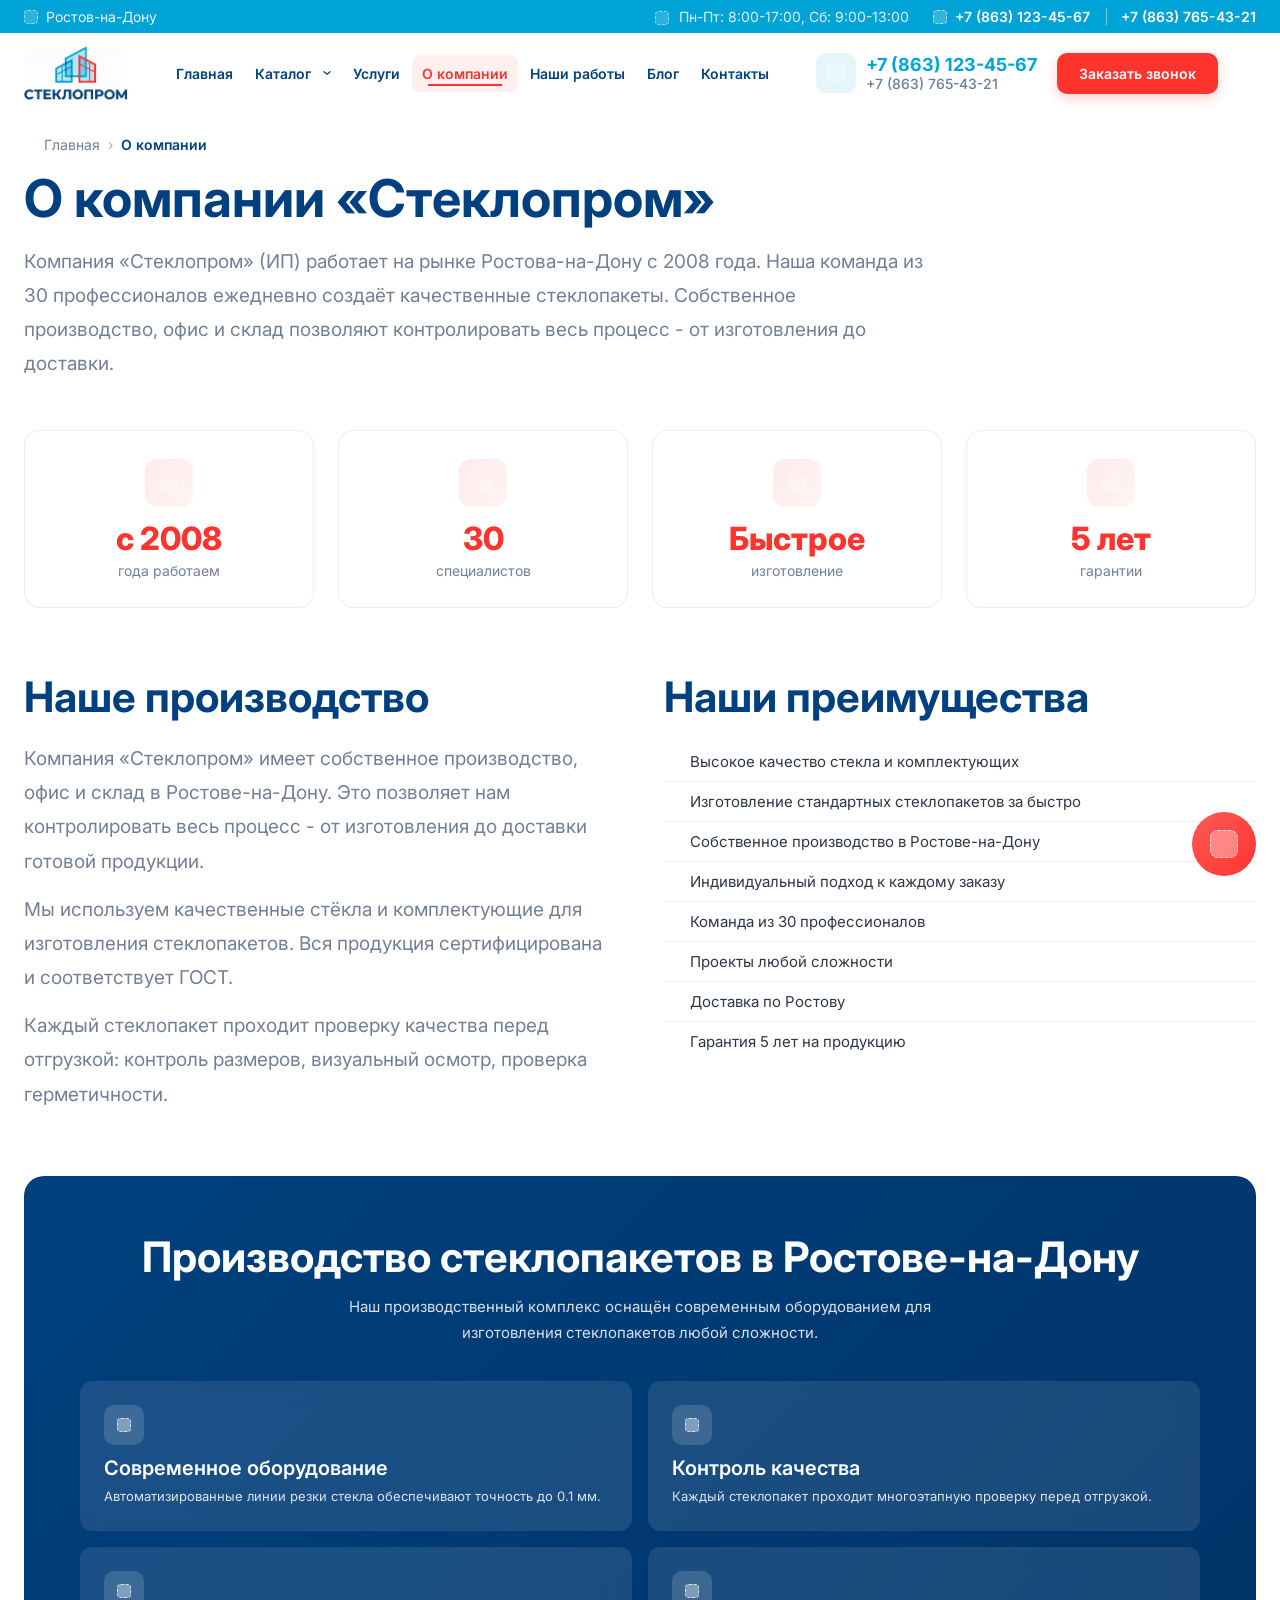
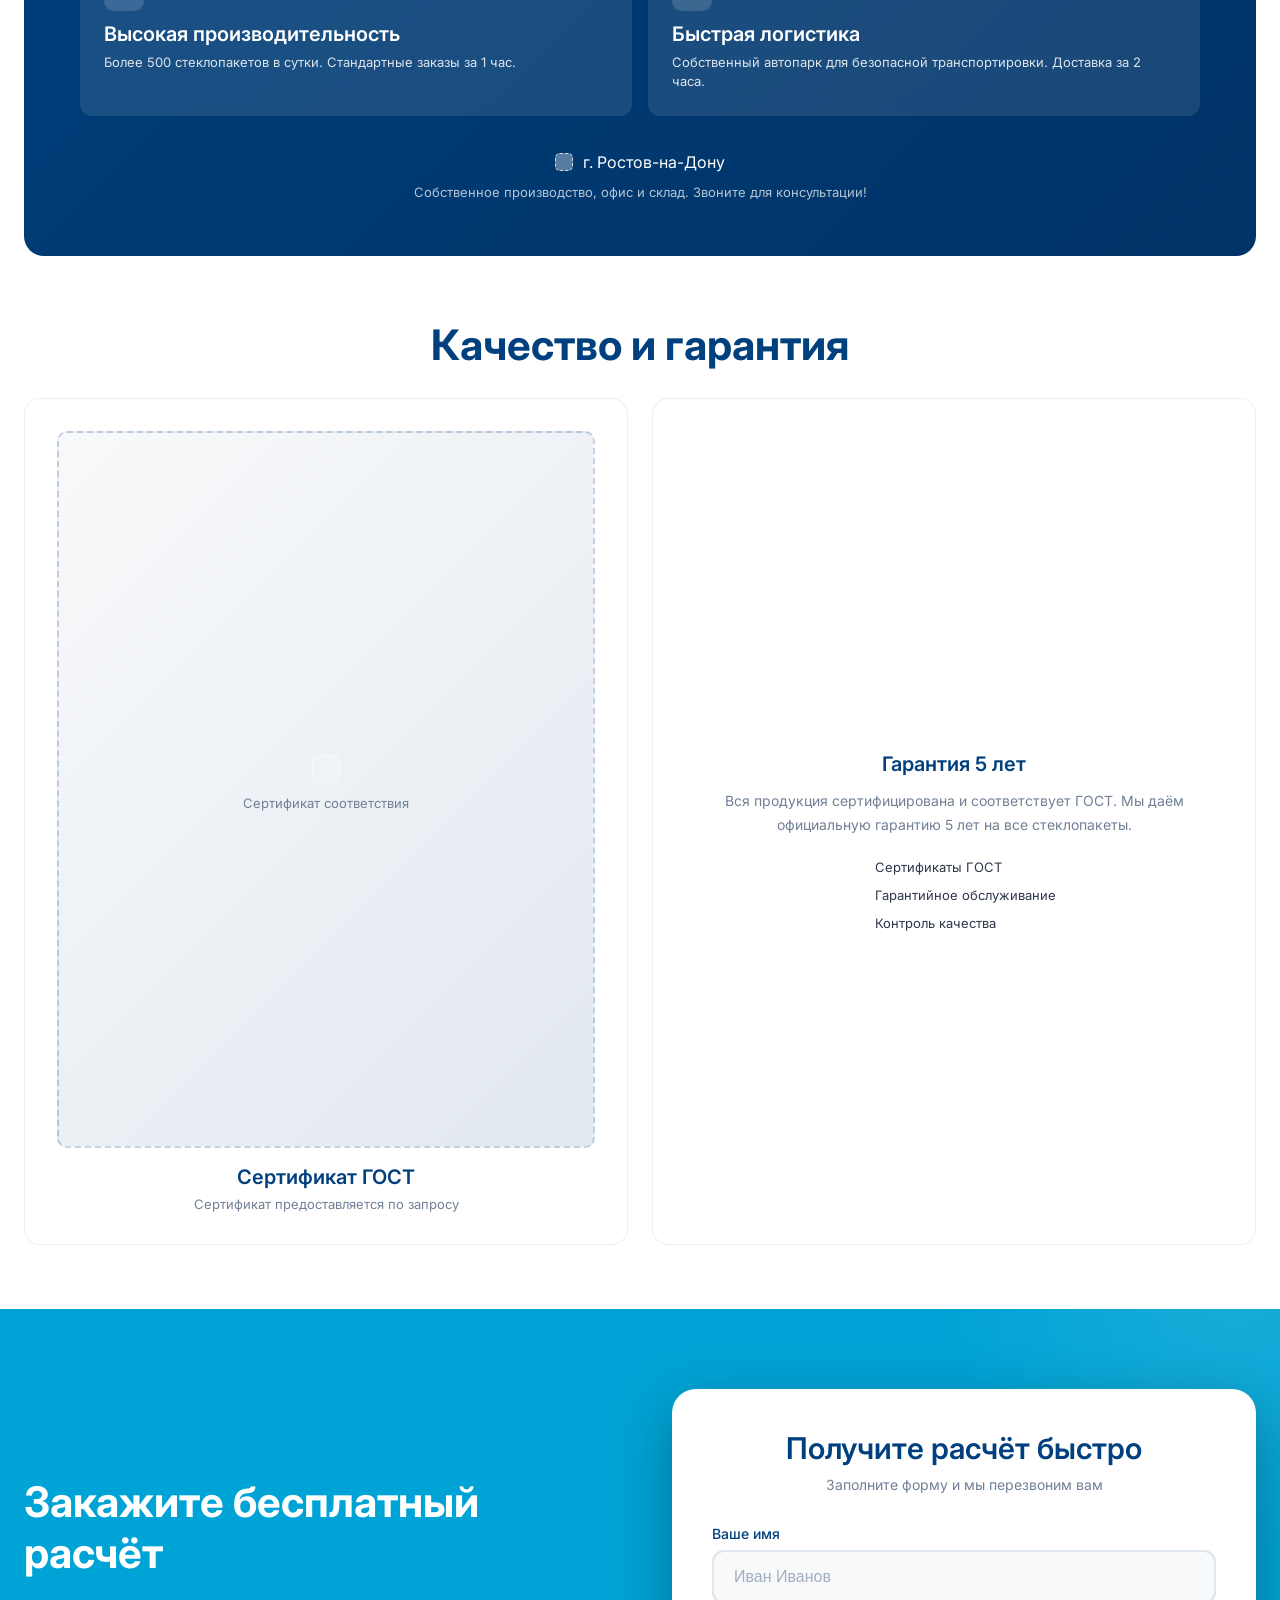
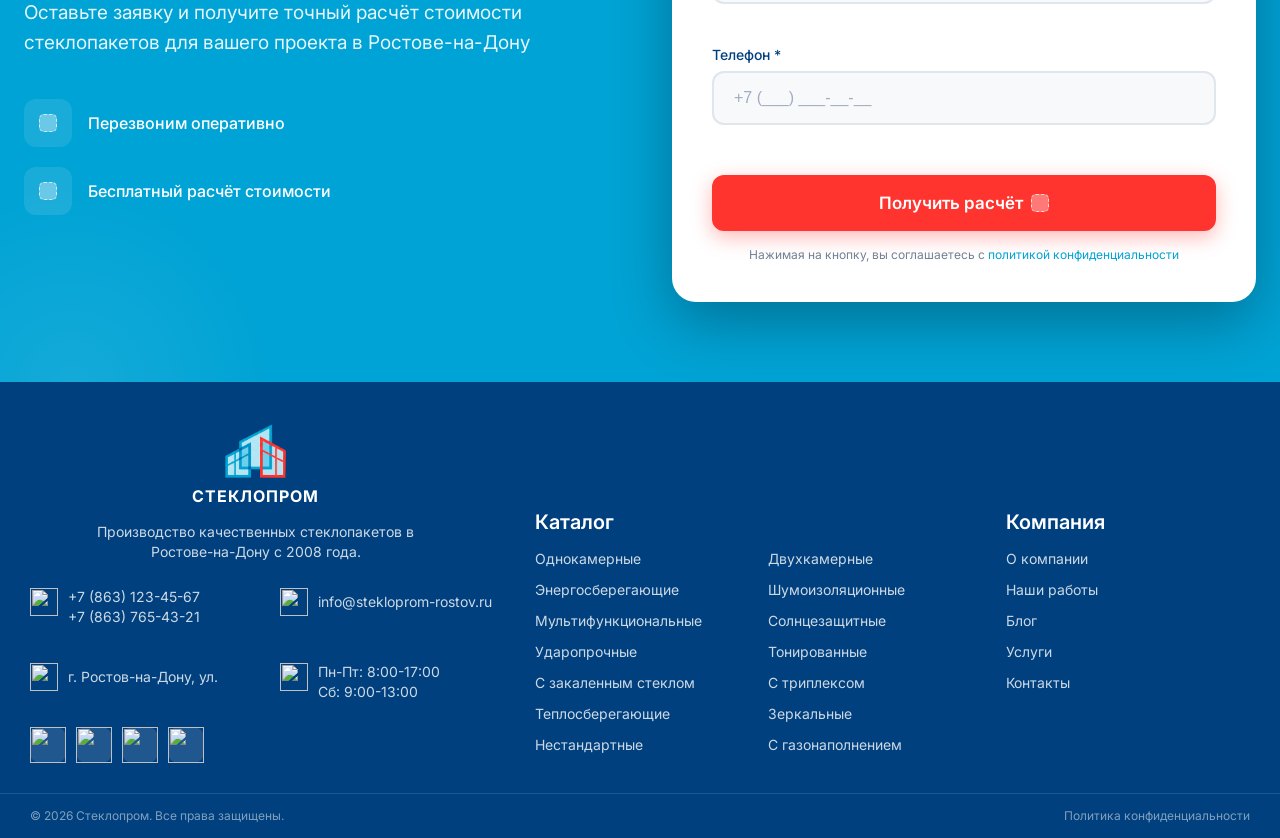
==== about.html @ 77d35589 "first_commit" ====
<!doctype html>
<html lang="ru">
  <head>
    <meta charset="UTF-8" />
    <meta name="viewport" content="width=device-width, initial-scale=1.0" />

    <!-- Основные мета-теги -->
    <title>О компании -производитель стеклопакетов с 2008 года</title>
    <meta name="description" content="Компания «Стеклопром» -производитель стеклопакетов в Ростове-на-Дону с 2008 года. 30 профессионалов, 50 000+ стеклопакетов в год. Гарантия 5 лет. ☎ +7 (863) 123-45-67" />
    <meta name="keywords" content="о компании Стеклопром Ростов, производитель стеклопакетов Ростов-на-Дону, история компании Стеклопром, производство стеклопакетов" />
    <meta name="author" content="Стеклопром" />
    <meta name="robots" content="index, follow" />

    <!-- Региональные мета-теги -->
    <meta name="geo.region" content="RU-ROS" />
    <meta name="geo.placename" content="Ростов-на-Дону" />

    <!-- Open Graph -->
    <meta property="og:title" content="О компании -Стеклопром" />
    <meta property="og:description" content="Производитель стеклопакетов в Ростове-на-Дону с 2008 года. Гарантия 5 лет." />
    <meta property="og:type" content="website" />
    <meta property="og:locale" content="ru_RU" />
    <meta property="og:site_name" content="Стеклопром" />
    <meta property="og:url" content="https://stekloprom-rostov.ru/about" />
    <meta property="og:image" content="https://stekloprom-rostov.ru/og-image.jpg" />
    <meta property="og:image:width" content="1200" />
    <meta property="og:image:height" content="630" />
    <meta property="og:image:alt" content="О компании Стеклопром" />

    <!-- Twitter Card -->
    <meta name="twitter:card" content="summary_large_image" />
    <meta name="twitter:title" content="О компании Стеклопром" />
    <meta name="twitter:description" content="Производитель стеклопакетов в Ростове-на-Дону с 2008 года." />

    <!-- Шрифт Inter от Google Fonts -->
    <link rel="preconnect" href="https://fonts.googleapis.com" />
    <link rel="preconnect" href="https://fonts.gstatic.com" crossorigin />
    <link href="https://fonts.googleapis.com/css2?family=Inter:wght@400;500;600;700;800&display=swap" rel="stylesheet" />

    <!-- Favicon -->
    <link rel="icon" type="image/png" href="/images/logo_footer.png" />

    <!-- Canonical URL -->
    <link rel="canonical" href="https://stekloprom-rostov.ru/about" />

    <link rel="stylesheet" href="css/styles.css" />
  </head>

  <body>
<div class="layout">
      <header class="header" data-header>
        <div class="header__topBar">
          <div class="header__topBarContainer">
            <div class="header__topBarAddress">
              <span class="icon-placeholder icon-placeholder--xs"></span>
              <span>Ростов-на-Дону</span>
            </div>
            <div class="header__topBarContacts">
              <div class="header__topBarWorkHours">
                <span class="icon-placeholder icon-placeholder--xs icon-placeholder--inline"></span>
                Пн-Пт: 8:00-17:00, Сб: 9:00-13:00
              </div>
              <a href="tel:+78631234567" class="header__topBarPhone">
                <span class="icon-placeholder icon-placeholder--xs"></span>
                +7 (863) 123-45-67
              </a>
              <a href="tel:+78637654321" class="header__topBarPhone header__topBarPhone--secondary">
                +7 (863) 765-43-21
              </a>
            </div>
          </div>
        </div>

        <div class="header__main">
          <div class="header__container">
            <div class="header__logo">
              <a href="index.html" class="header__logoLink">
                <img src="/images/logo.png" alt="Стеклопром" class="header__logoImage" />
              </a>
            </div>

            <nav class="header__nav" aria-label="Основная навигация">
              <ul class="header__menu">
                <li class="header__menuItem">
                  <a href="index.html" class="header__menuLink">Главная</a>
                </li>
                <li class="header__menuItem header__menuItem--hasDropdown" data-dropdown>
                  <a href="catalog.html" class="header__menuLink">
                    Каталог
                    <img src="/images/icons/header-check.svg" alt="" class="header__menuLinkIcon header__menuLinkArrow" width="8" height="4" aria-hidden="true" />
                  </a>
                  <ul class="header__dropdown">
                    <li class="header__dropdownItem"><a href="catalog/odnokamernye.html" class="header__dropdownLink">Однокамерные</a></li>
                    <li class="header__dropdownItem"><a href="catalog/dvuhkamernye.html" class="header__dropdownLink">Двухкамерные</a></li>
                    <li class="header__dropdownItem"><a href="catalog/energosberegayushchie.html" class="header__dropdownLink">Энергосберегающие</a></li>
                    <li class="header__dropdownItem"><a href="catalog/shumoizolyatsionnye.html" class="header__dropdownLink">Шумоизоляционные</a></li>
                    <li class="header__dropdownItem"><a href="catalog/multifunktsionalnye.html" class="header__dropdownLink">Мультифункциональные</a></li>
                    <li class="header__dropdownItem"><a href="catalog/solntsezashchitnye.html" class="header__dropdownLink">Солнцезащитные</a></li>
                    <li class="header__dropdownItem"><a href="catalog/udaroprochnye.html" class="header__dropdownLink">Ударопрочные</a></li>
                    <li class="header__dropdownItem"><a href="catalog/tonirovannye.html" class="header__dropdownLink">Тонированные</a></li>
                    <li class="header__dropdownItem"><a href="catalog/zakalennye.html" class="header__dropdownLink">С закаленным стеклом</a></li>
                    <li class="header__dropdownItem"><a href="catalog/tripleks.html" class="header__dropdownLink">С триплексом</a></li>
                    <li class="header__dropdownItem"><a href="catalog/dekorativnye.html" class="header__dropdownLink">С декоративной раскладкой</a></li>
                    <li class="header__dropdownItem"><a href="catalog/teplosberegayushchie.html" class="header__dropdownLink">Теплосберегающие</a></li>
                    <li class="header__dropdownItem"><a href="catalog/zerkalnye.html" class="header__dropdownLink">Зеркальные</a></li>
                    <li class="header__dropdownItem"><a href="catalog/nestandartnye.html" class="header__dropdownLink">Нестандартные</a></li>
                    <li class="header__dropdownItem"><a href="catalog/gazonapolnennye.html" class="header__dropdownLink">С газонаполнением</a></li>
                  </ul>
                </li>
                <li class="header__menuItem"><a href="services.html" class="header__menuLink">Услуги</a></li>
                <li class="header__menuItem"><a href="about.html" class="header__menuLink header__menuLink--active">О компании</a></li>
                <li class="header__menuItem"><a href="cases.html" class="header__menuLink">Наши работы</a></li>
                <li class="header__menuItem"><a href="blog.html" class="header__menuLink">Блог</a></li>
                <li class="header__menuItem"><a href="contacts.html" class="header__menuLink">Контакты</a></li>
              </ul>
            </nav>

            <div class="header__contacts">
              <a href="tel:+78631234567" class="header__phone">
                <span class="header__phoneIcon">
                  <span class="icon-placeholder icon-placeholder--sm"></span>
                </span>
                <span class="header__phoneText">
                  <span class="header__phonePrimary">+7 (863) 123-45-67</span>
                  <span class="header__phoneSecondary">+7 (863) 765-43-21</span>
                </span>
              </a>
              <button class="header__callButton" data-modal-open="callback">Заказать звонок</button>
            </div>

            <div class="header__mobileControls">
              <button class="header__mobileMenuButton" aria-label="Открыть меню" aria-expanded="false" data-mobile-menu-button>
                <span class="header__mobileMenuIcon"></span>
                <span class="header__mobileMenuIcon"></span>
                <span class="header__mobileMenuIcon"></span>
              </button>
            </div>
          </div>

          <div class="header__mobilePanel" data-mobile-panel>
            <nav aria-label="Мобильная навигация">
              <ul class="header__mobileMenu">
                <li class="header__mobileMenuItem"><a href="index.html" class="header__mobileMenuLink">Главная</a></li>
                <li class="header__mobileMenuItem">
                  <button class="header__mobileMenuLink header__mobileMenuLink--hasDropdown" data-mobile-dropdown-button>
                    Каталог
                    <span class="icon-placeholder icon-placeholder--sm"></span>
                  </button>
                  <ul class="header__mobileDropdown">
                    <li><a href="catalog.html" class="header__mobileDropdownLink">Все каталог</a></li>
                    <li><a href="catalog/odnokamernye.html" class="header__mobileDropdownLink">Однокамерные</a></li>
                    <li><a href="catalog/dvuhkamernye.html" class="header__mobileDropdownLink">Двухкамерные</a></li>
                    <li><a href="catalog/energosberegayushchie.html" class="header__mobileDropdownLink">Энергосберегающие</a></li>
                    <li><a href="catalog/shumoizolyatsionnye.html" class="header__mobileDropdownLink">Шумоизоляционные</a></li>
                    <li><a href="catalog/multifunktsionalnye.html" class="header__mobileDropdownLink">Мультифункциональные</a></li>
                    <li><a href="catalog/solntsezashchitnye.html" class="header__mobileDropdownLink">Солнцезащитные</a></li>
                    <li><a href="catalog/udaroprochnye.html" class="header__mobileDropdownLink">Ударопрочные</a></li>
                    <li><a href="catalog/tonirovannye.html" class="header__mobileDropdownLink">Тонированные</a></li>
                    <li><a href="catalog/zakalennye.html" class="header__mobileDropdownLink">С закаленным стеклом</a></li>
                    <li><a href="catalog/tripleks.html" class="header__mobileDropdownLink">С триплексом</a></li>
                    <li><a href="catalog/dekorativnye.html" class="header__mobileDropdownLink">С декоративной раскладкой</a></li>
                    <li><a href="catalog/teplosberegayushchie.html" class="header__mobileDropdownLink">Теплосберегающие</a></li>
                    <li><a href="catalog/zerkalnye.html" class="header__mobileDropdownLink">Зеркальные</a></li>
                    <li><a href="catalog/nestandartnye.html" class="header__mobileDropdownLink">Нестандартные</a></li>
                    <li><a href="catalog/gazonapolnennye.html" class="header__mobileDropdownLink">С газонаполнением</a></li>
                  </ul>
                </li>
                <li class="header__mobileMenuItem"><a href="services.html" class="header__mobileMenuLink">Услуги</a></li>
                <li class="header__mobileMenuItem"><a href="about.html" class="header__mobileMenuLink header__mobileMenuLink--active">О компании</a></li>
                <li class="header__mobileMenuItem"><a href="cases.html" class="header__mobileMenuLink">Наши работы</a></li>
                <li class="header__mobileMenuItem"><a href="blog.html" class="header__mobileMenuLink">Блог</a></li>
                <li class="header__mobileMenuItem"><a href="contacts.html" class="header__mobileMenuLink">Контакты</a></li>
              </ul>
            </nav>

            <div class="header__mobileContacts">
              <a href="tel:+78631234567" class="header__mobilePhone">
                <span class="icon-placeholder icon-placeholder--sm"></span>
                +7 (863) 123-45-67
              </a>
              <a href="tel:+78637654321" class="header__mobilePhone header__mobilePhone--secondary">
                +7 (863) 765-43-21
              </a>
              <button class="header__mobileCallButton" data-modal-open="callback">Заказать звонок</button>
            </div>
          </div>
        </div>
      </header>

      <main class="layout__main layout__main--withPadding">
        <div class="about__container">
          <nav class="breadcrumbs" aria-label="Хлебные крошки">
            <ol class="breadcrumbs__list">
              <li class="breadcrumbs__item">
                <a href="index.html" class="breadcrumbs__link">
                  <span class="icon-placeholder icon-placeholder--xs"></span>
                  <span>Главная</span>
                </a>
              </li>
              <li class="breadcrumbs__item">
                <span class="breadcrumbs__separator">›</span>
              </li>
              <li class="breadcrumbs__item breadcrumbs__item--current">О компании</li>
            </ol>
          </nav>

          <header class="about__header">
            <h1 class="about__title ds-heading ds-heading--l1 ds-heading--page">О компании «Стеклопром»</h1>
            <p class="about__subtitle">
              Компания «Стеклопром» (ИП) работает на рынке Ростова-на-Дону с 2008 года.
              Наша команда из 30 профессионалов ежедневно создаёт качественные стеклопакеты.
              Собственное производство, офис и склад позволяют контролировать весь процесс -
              от изготовления до доставки.
            </p>
          </header>

          <section class="about__stats">
            <div class="about__stat">
              <div class="about__statIcon"><span class="icon-placeholder icon-placeholder--sm"></span></div>
              <div class="about__statValue">с 2008</div>
              <div class="about__statLabel">года работаем</div>
            </div>
            <div class="about__stat">
              <div class="about__statIcon"><span class="icon-placeholder icon-placeholder--sm"></span></div>
              <div class="about__statValue">30</div>
              <div class="about__statLabel">специалистов</div>
            </div>
            <div class="about__stat">
              <div class="about__statIcon"><span class="icon-placeholder icon-placeholder--sm"></span></div>
              <div class="about__statValue">Быстрое</div>
              <div class="about__statLabel">изготовление</div>
            </div>
            <div class="about__stat">
              <div class="about__statIcon"><span class="icon-placeholder icon-placeholder--sm"></span></div>
              <div class="about__statValue">5 лет</div>
              <div class="about__statLabel">гарантии</div>
            </div>
          </section>

          <section class="about__twoColumn">
            <div>
              <h2 class="about__sectionTitle ds-heading ds-heading--l2 ds-heading--section">Наше производство</h2>
              <div class="about__text">
                <p>
                  Компания «Стеклопром» имеет собственное производство, офис и склад
                  в Ростове-на-Дону. Это позволяет нам контролировать весь процесс -
                  от изготовления до доставки готовой продукции.
                </p>
                <p>
                  Мы используем качественные стёкла и комплектующие для изготовления
                  стеклопакетов. Вся продукция сертифицирована и соответствует ГОСТ.
                </p>
                <p>
                  Каждый стеклопакет проходит проверку качества перед отгрузкой:
                  контроль размеров, визуальный осмотр, проверка герметичности.
                </p>
              </div>
            </div>
            <div>
              <h2 class="about__sectionTitle ds-heading ds-heading--l2 ds-heading--section">Наши преимущества</h2>
              <ul class="about__advantages">
                <li class="about__advantage"><span class="icon-placeholder icon-placeholder--xs"></span>Высокое качество стекла и комплектующих</li>
                <li class="about__advantage"><span class="icon-placeholder icon-placeholder--xs"></span>Изготовление стандартных стеклопакетов за быстро</li>
                <li class="about__advantage"><span class="icon-placeholder icon-placeholder--xs"></span>Собственное производство в Ростове-на-Дону</li>
                <li class="about__advantage"><span class="icon-placeholder icon-placeholder--xs"></span>Индивидуальный подход к каждому заказу</li>
                <li class="about__advantage"><span class="icon-placeholder icon-placeholder--xs"></span>Команда из 30 профессионалов</li>
                <li class="about__advantage"><span class="icon-placeholder icon-placeholder--xs"></span>Проекты любой сложности</li>
                <li class="about__advantage"><span class="icon-placeholder icon-placeholder--xs"></span>Доставка по Ростову</li>
                <li class="about__advantage"><span class="icon-placeholder icon-placeholder--xs"></span>Гарантия 5 лет на продукцию</li>
              </ul>
            </div>
          </section>

          <section class="about__production" id="production">
            <h2 class="about__productionTitle ds-heading ds-heading--l2 ds-heading--section">Производство стеклопакетов в Ростове-на-Дону</h2>
            <p class="about__productionSubtitle">
              Наш производственный комплекс оснащён современным оборудованием для изготовления
              стеклопакетов любой сложности.
            </p>

            <div class="about__productionGrid">
              <div class="about__productionCard">
                <div class="about__productionCardIcon"><span class="icon-placeholder icon-placeholder--xs icon-placeholder--white"></span></div>
                <div class="about__productionCardContent">
                  <h3 class="about__productionCardTitle ds-heading ds-heading--l3 ds-heading--card">Современное оборудование</h3>
                  <p class="about__productionCardDesc">Автоматизированные линии резки стекла обеспечивают точность до 0.1 мм.</p>
                </div>
              </div>
              <div class="about__productionCard">
                <div class="about__productionCardIcon"><span class="icon-placeholder icon-placeholder--xs icon-placeholder--white"></span></div>
                <div class="about__productionCardContent">
                  <h3 class="about__productionCardTitle ds-heading ds-heading--l3 ds-heading--card">Контроль качества</h3>
                  <p class="about__productionCardDesc">Каждый стеклопакет проходит многоэтапную проверку перед отгрузкой.</p>
                </div>
              </div>
              <div class="about__productionCard">
                <div class="about__productionCardIcon"><span class="icon-placeholder icon-placeholder--xs icon-placeholder--white"></span></div>
                <div class="about__productionCardContent">
                  <h3 class="about__productionCardTitle ds-heading ds-heading--l3 ds-heading--card">Высокая производительность</h3>
                  <p class="about__productionCardDesc">Более 500 стеклопакетов в сутки. Стандартные заказы за 1 час.</p>
                </div>
              </div>
              <div class="about__productionCard">
                <div class="about__productionCardIcon"><span class="icon-placeholder icon-placeholder--xs icon-placeholder--white"></span></div>
                <div class="about__productionCardContent">
                  <h3 class="about__productionCardTitle ds-heading ds-heading--l3 ds-heading--card">Быстрая логистика</h3>
                  <p class="about__productionCardDesc">Собственный автопарк для безопасной транспортировки. Доставка за 2 часа.</p>
                </div>
              </div>
            </div>

            <div class="about__productionLocation">
              <span class="icon-placeholder icon-placeholder--sm icon-placeholder--white"></span>
              г. Ростов-на-Дону
            </div>
            <p class="about__productionNote">Собственное производство, офис и склад. Звоните для консультации!</p>
          </section>

          <section class="about__certificates" id="certificates">
            <h2 class="about__certificatesTitle ds-heading ds-heading--l2 ds-heading--section">Качество и гарантия</h2>
            <div class="about__certificatesGrid">
              <div class="about__certificate">
                <div class="about__certificatePlaceholder">
                  <span class="icon-placeholder icon-placeholder--lg"></span>
                  <p class="about__certificatePlaceholderText">Сертификат соответствия</p>
                </div>
                <h3 class="about__certificateTitle ds-heading ds-heading--l3 ds-heading--card">Сертификат ГОСТ</h3>
                <p class="about__certificateDesc">Сертификат предоставляется по запросу</p>
              </div>

              <div class="about__guarantee">
                <span class="icon-placeholder icon-placeholder--lg about__guaranteeIcon"></span>
                <h3 class="about__guaranteeTitle ds-heading ds-heading--l3 ds-heading--card">Гарантия 5 лет</h3>
                <p class="about__guaranteeText">
                  Вся продукция сертифицирована и соответствует ГОСТ.
                  Мы даём официальную гарантию 5 лет на все стеклопакеты.
                </p>
                <ul class="about__guaranteeList">
                  <li class="about__guaranteeItem"><span class="icon-placeholder icon-placeholder--xs"></span>Сертификаты ГОСТ</li>
                  <li class="about__guaranteeItem"><span class="icon-placeholder icon-placeholder--xs"></span>Гарантийное обслуживание</li>
                  <li class="about__guaranteeItem"><span class="icon-placeholder icon-placeholder--xs"></span>Контроль качества</li>
                </ul>
              </div>
            </div>
          </section>
        </div>

        <section class="contactform">
          <div class="contactform__container">
            <div class="contactform__wrapper">
              <div class="contactform__content">
                <h2 class="contactform__title ds-heading ds-heading--l2 ds-heading--section">Закажите бесплатный расчёт</h2>
                <p class="contactform__subtitle">
                  Оставьте заявку и получите точный расчёт стоимости стеклопакетов
                  для вашего проекта в Ростове-на-Дону
                </p>
                <ul class="contactform__benefits">
                  <li class="contactform__benefit">
                    <div class="contactform__benefitIcon"><span class="icon-placeholder icon-placeholder--sm icon-placeholder--white"></span></div>
                    <span class="contactform__benefitText">Перезвоним оперативно</span>
                  </li>
                  <li class="contactform__benefit">
                    <div class="contactform__benefitIcon"><span class="icon-placeholder icon-placeholder--sm icon-placeholder--white"></span></div>
                    <span class="contactform__benefitText">Бесплатный расчёт стоимости</span>
                  </li>
                </ul>
              </div>

              <div class="contactform__form" data-contact-form>
                <div class="contactform__formSuccess" data-contact-success>
                  <div class="contactform__formSuccessIcon">
                    <span class="icon-placeholder icon-placeholder--md icon-placeholder--white"></span>
                  </div>
                  <h3 class="contactform__formTitle contactform__formTitle--success ds-heading ds-heading--l3 ds-heading--card">Заявка отправлена!</h3>
                  <p class="contactform__formSubtitle">Мы свяжемся с вами в ближайшее время</p>
                </div>

                <form class="contactform__formFields" data-contact-fields>
                  <h3 class="contactform__formTitle ds-heading ds-heading--l3 ds-heading--card">Получите расчёт быстро</h3>
                  <p class="contactform__formSubtitle">Заполните форму и мы перезвоним вам</p>

                  <div class="contactform__formGroup">
                    <label for="contact-name" class="contactform__formLabel">Ваше имя</label>
                    <input type="text" id="contact-name" name="name" placeholder="Иван Иванов" class="contactform__formInput" required />
                    <p class="contactform__formError" data-error="contact-name"></p>
                  </div>

                  <div class="contactform__formGroup">
                    <label for="contact-phone" class="contactform__formLabel">Телефон *</label>
                    <input type="tel" id="contact-phone" name="phone" placeholder="+7 (___) ___-__-__" class="contactform__formInput" data-phone-input required />
                    <p class="contactform__formError" data-error="contact-phone"></p>
                  </div>

                  <button type="submit" class="contactform__formButton" data-contact-submit>
                    <span class="contactform__formButtonText">Получить расчёт</span>
                    <span class="icon-placeholder icon-placeholder--sm icon-placeholder--white"></span>
                  </button>
                  <p class="contactform__formNote">
                    Нажимая на кнопку, вы соглашаетесь с
                    <a href="privacy.html" class="contactform__formNoteLink">политикой конфиденциальности</a>
                  </p>
                </form>
              </div>
            </div>
          </div>
        </section>
      </main>

            <footer class="footer">
        <div class="footer__main">
          <div class="footer__container">
            <div class="footer__grid">
              <div class="footer__brand">
                <a href="/index.html" class="footer__logo">
                  <img src="/images/logo_footer.png" alt="Стеклопром" class="footer__logoImage" />
                  <span class="footer__logoText">СТЕКЛОПРОМ</span>
                </a>
                <p class="footer__description">Производство качественных стеклопакетов в Ростове-на-Дону с 2008 года.</p>
              </div>

              <div class="footer__contactsBlock">
                <ul class="footer__contacts">
                  <li class="footer__contactItem">
                    <img src="/images/footer/phone.svg" alt="" class="footer__contactIconImage" width="28" height="28" aria-hidden="true" />
                    <div class="footer__contactValue footer__contactValue--stacked">
                      <a href="tel:+78631234567" class="footer__contactLink">+7 (863) 123-45-67</a>
                      <a href="tel:+78637654321" class="footer__contactLink">+7 (863) 765-43-21</a>
                    </div>
                  </li>
                  <li class="footer__contactItem">
                    <img src="/images/footer/mail.svg" alt="" class="footer__contactIconImage" width="28" height="28" aria-hidden="true" />
                    <div class="footer__contactValue">
                      <a href="mailto:info@stekloprom-rostov.ru" class="footer__contactLink">info@stekloprom-rostov.ru</a>
                    </div>
                  </li>
                  <li class="footer__contactItem">
                    <img src="/images/footer/map-pin.svg" alt="" class="footer__contactIconImage" width="28" height="28" aria-hidden="true" />
                    <div class="footer__contactValue">
                      <span class="footer__contactText">г. Ростов-на-Дону, ул.</span>
                    </div>
                  </li>
                  <li class="footer__contactItem">
                    <img src="/images/footer/clock.svg" alt="" class="footer__contactIconImage" width="28" height="28" aria-hidden="true" />
                    <div class="footer__contactValue footer__contactValue--stacked">
                      <span class="footer__contactText">Пн-Пт: 8:00-17:00</span>
                      <span class="footer__contactText">Сб: 9:00-13:00</span>
                    </div>
                  </li>
                </ul>

                <div class="footer__social">
                  <a href="https://vk.com/stekloprom_rostov" target="_blank" rel="noopener noreferrer" class="footer__socialLink" aria-label="ВКонтакте">
                    <img src="/images/footer/social/vk.svg" alt="" class="footer__socialIcon" width="36" height="36" aria-hidden="true" />
                  </a>
                  <a href="https://wa.me/78631234567" target="_blank" rel="noopener noreferrer" class="footer__socialLink" aria-label="WhatsApp">
                    <img src="/images/footer/social/whatsapp.svg" alt="" class="footer__socialIcon" width="36" height="36" aria-hidden="true" />
                  </a>
                  <a href="https://t.me/stekloprom" target="_blank" rel="noopener noreferrer" class="footer__socialLink" aria-label="Telegram">
                    <img src="/images/footer/social/telegram.svg" alt="" class="footer__socialIcon" width="36" height="36" aria-hidden="true" />
                  </a>
                  <a href="https://dzen.ru" target="_blank" rel="noopener noreferrer" class="footer__socialLink" aria-label="Дзен">
                    <img src="/images/footer/social/dzen.svg" alt="" class="footer__socialIcon" width="36" height="36" aria-hidden="true" />
                  </a>
                </div>
              </div>

              <nav class="footer__nav footer__nav--catalog" aria-label="Каталог">
                <h3 class="footer__navTitle">Каталог</h3>
                <ul class="footer__navList footer__navList--catalog">
                  <li class="footer__navItem"><a href="/catalog/odnokamernye.html" class="footer__navLink">Однокамерные</a></li>
                  <li class="footer__navItem"><a href="/catalog/dvuhkamernye.html" class="footer__navLink">Двухкамерные</a></li>
                  <li class="footer__navItem"><a href="/catalog/energosberegayushchie.html" class="footer__navLink">Энергосберегающие</a></li>
                  <li class="footer__navItem"><a href="/catalog/shumoizolyatsionnye.html" class="footer__navLink">Шумоизоляционные</a></li>
                  <li class="footer__navItem"><a href="/catalog/multifunktsionalnye.html" class="footer__navLink">Мультифункциональные</a></li>
                  <li class="footer__navItem"><a href="/catalog/solntsezashchitnye.html" class="footer__navLink">Солнцезащитные</a></li>
                  <li class="footer__navItem"><a href="/catalog/udaroprochnye.html" class="footer__navLink">Ударопрочные</a></li>
                  <li class="footer__navItem"><a href="/catalog/tonirovannye.html" class="footer__navLink">Тонированные</a></li>
                  <li class="footer__navItem"><a href="/catalog/zakalennye.html" class="footer__navLink">С закаленным стеклом</a></li>
                  <li class="footer__navItem"><a href="/catalog/tripleks.html" class="footer__navLink">С триплексом</a></li>
                  <li class="footer__navItem"><a href="/catalog/teplosberegayushchie.html" class="footer__navLink">Теплосберегающие</a></li>
                  <li class="footer__navItem"><a href="/catalog/zerkalnye.html" class="footer__navLink">Зеркальные</a></li>
                  <li class="footer__navItem"><a href="/catalog/nestandartnye.html" class="footer__navLink">Нестандартные</a></li>
                  <li class="footer__navItem"><a href="/catalog/gazonapolnennye.html" class="footer__navLink">С газонаполнением</a></li>
                </ul>
              </nav>

              <nav class="footer__nav footer__nav--company" aria-label="Компания">
                <h3 class="footer__navTitle">Компания</h3>
                <ul class="footer__navList footer__navList--company">
                  <li class="footer__navItem"><a href="/about.html" class="footer__navLink">О компании</a></li>
                  <li class="footer__navItem"><a href="/cases.html" class="footer__navLink">Наши работы</a></li>
                  <li class="footer__navItem"><a href="/blog.html" class="footer__navLink">Блог</a></li>
                  <li class="footer__navItem"><a href="/services.html" class="footer__navLink">Услуги</a></li>
                  <li class="footer__navItem"><a href="/contacts.html" class="footer__navLink">Контакты</a></li>
                </ul>
              </nav>
            </div>
          </div>
        </div>

        <div class="footer__bottom">
          <div class="footer__bottomContainer">
            <p class="footer__copyright">© <span data-current-year></span> Стеклопром. Все права защищены.</p>
            <div class="footer__legal">
              <a href="/privacy.html" class="footer__legalLink">Политика конфиденциальности</a>
            </div>
          </div>
        </div>
      </footer>
    </div>

    <div class="modal" data-modal="callback" aria-hidden="true">
      <div class="modal__overlay" data-modal-close></div>
      <div class="modal__content" role="dialog" aria-modal="true" aria-labelledby="callback-title">
        <button class="modal__close" type="button" aria-label="Закрыть" data-modal-close>
          <span class="icon-placeholder icon-placeholder--sm"></span>
        </button>
        <h2 class="modal__title ds-heading ds-heading--l2 ds-heading--card" id="callback-title">Заказать звонок</h2>
        <p class="modal__subtitle">Оставьте заявку и мы перезвоним вам в течение 15 минут</p>

        <div class="callback" data-callback>
          <div class="callback__success" data-callback-success>
            <div class="callback__successIcon">
              <span class="icon-placeholder icon-placeholder--lg"></span>
            </div>
            <h3 class="callback__successTitle ds-heading ds-heading--l3 ds-heading--card">Заявка отправлена!</h3>
            <p class="callback__successText">Мы перезвоним вам в течение 15 минут</p>
          </div>

          <form class="callback__form" data-callback-form>
            <div class="callback__field">
              <label for="callback-name" class="callback__label">Ваше имя *</label>
              <input type="text" id="callback-name" name="name" placeholder="Иван" class="callback__input" required />
              <p class="callback__error" data-error="callback-name"></p>
            </div>

            <div class="callback__field">
              <label for="callback-phone" class="callback__label">Телефон *</label>
              <input type="tel" id="callback-phone" name="phone" placeholder="+7 (___) ___-__-__" class="callback__input" data-phone-input required />
              <p class="callback__error" data-error="callback-phone"></p>
            </div>

            <div class="callback__field callback__field--checkbox">
              <label class="callback__checkboxLabel">
                <input type="checkbox" name="agreement" class="callback__checkbox" />
                <span>
                  Согласен на обработку
                  <a href="privacy.html" class="callback__link">персональных данных</a>
                </span>
              </label>
              <p class="callback__error" data-error="callback-agreement"></p>
            </div>

            <button class="callback__button" type="submit" data-callback-submit>
              <span>Заказать звонок</span>
              <span class="icon-placeholder icon-placeholder--sm icon-placeholder--white"></span>
            </button>

            <p class="callback__note">Нажимая кнопку, вы соглашаетесь с политикой конфиденциальности</p>
          </form>
        </div>
      </div>
    </div>

    <a href="tel:+78631234567" class="floating-call" aria-label="Позвонить">
      <span class="icon-placeholder icon-placeholder--lg icon-placeholder--white"></span>
    </a>

    <button class="scroll-top" type="button" aria-label="Вернуться наверх" data-scroll-top>
      <span class="icon-placeholder icon-placeholder--sm icon-placeholder--white"></span>
    </button>

    <script src="js/main.js"></script>
  </body>
</html>
---- css/styles.css ----
:root {
  /* Core color tokens */
  --color-brand: #00407e;
  --color-brand-dark: #003366;
  --color-accent: #00a3d5;
  --color-accent-strong: #ff342f;

  --color-bg: #ffffff;
  --color-bg-subtle: #f8f9fa;
  --color-surface: #ffffff;
  --color-surface-inverse: #fefefe;
  --color-border: #e2e8f0;

  --color-text-primary: var(--color-brand);
  --color-text-body: #2d3748;
  --color-text-secondary: #4a5568;
  --color-text-muted: #718096;
  --color-text-muted-2: #6b7280;
  --color-text-disabled: #a0aec0;
  --color-text-inverse: #ffffff;

  --color-success: #38a169;
  --color-danger: #e53e3e;
  --color-danger-soft: #f56565;

  /* Typography tokens */
  --font-family-base: 'Inter', system-ui, -apple-system, sans-serif;
  --font-family-heading: var(--font-family-base);
  --font-weight-regular: 400;
  --font-weight-medium: 500;
  --font-weight-semibold: 600;
  --font-weight-bold: 700;
  --font-weight-extrabold: 800;

  --line-height-heading: 1.2;
  --line-height-body: 1.5;

  /* Heading scale */
  --heading-size-1: 56px;
  --heading-size-2: 42px;
  --heading-size-3: 32px;
  --heading-size-4: 24px;
  --heading-size-5: 20px;
  --heading-size-6: 18px;

  /* Role-based heading tokens */
  --heading-display-size: var(--heading-size-1);
  --heading-page-size: 52px;
  --heading-section-size: 42px;
  --heading-subsection-size: 28px;
  --heading-card-size: 20px;
  --heading-label-size: 18px;

  --text-size-lg: 19px;
  --text-size-md: 17px;
  --text-size-sm: 15px;
  --text-size-xs: 14px;
}

@media (max-width: 1024px) {
  :root {
    --heading-size-1: 52px;
    --heading-size-2: 38px;
    --heading-size-3: 30px;
    --heading-size-4: 22px;
    --heading-size-5: 19px;
    --heading-size-6: 17px;
    --heading-page-size: 48px;
    --heading-subsection-size: 26px;
    --heading-card-size: 21px;
    --heading-label-size: 17px;
    --text-size-lg: 18px;
    --text-size-md: 16px;
    --text-size-sm: 15px;
  }
}

@media (max-width: 768px) {
  :root {
    --heading-size-1: 46px;
    --heading-size-2: 34px;
    --heading-size-3: 28px;
    --heading-size-4: 21px;
    --heading-size-5: 18px;
    --heading-size-6: 16px;
    --heading-page-size: 42px;
    --heading-section-size: 28px;
    --heading-subsection-size: 24px;
    --heading-card-size: 20px;
    --heading-label-size: 17px;
    --text-size-lg: 17px;
    --text-size-md: 15px;
    --text-size-sm: 14px;
    --text-size-xs: 13px;
  }
}

@media (max-width: 480px) {
  :root {
    --heading-size-1: 38px;
    --heading-size-2: 30px;
    --heading-size-3: 24px;
    --heading-size-4: 19px;
    --heading-size-5: 17px;
    --heading-size-6: 15px;
    --heading-page-size: 34px;
    --heading-section-size: 24px;
    --heading-subsection-size: 21px;
    --heading-card-size: 18px;
    --heading-label-size: 16px;
    --text-size-lg: 15px;
    --text-size-md: 14px;
    --text-size-sm: 13px;
    --text-size-xs: 12px;
  }
}

*,
*::before,
*::after {
  box-sizing: border-box;
}

html {
  overflow-x: hidden;
  scroll-behavior: smooth;
}

body {
  margin: 0;
  font-family: var(--font-family-base);
  color: var(--color-text-primary);
  background: var(--color-bg);
  overflow-x: hidden;
}

img {
  max-width: 100%;
  display: block;
}

a {
  color: inherit;
}

button {
  font-family: inherit;
}

button:hover {
  cursor: pointer;
}


h1, h2, h3, h4, h5, h6 {
  margin: 0;
  font-family: var(--font-family-heading);
  color: var(--color-text-primary);
  line-height: var(--line-height-heading);
  font-weight: var(--font-weight-bold);
}


ul {
  padding: 0;
  margin: 0;
  list-style: none;
}

.layout {
  display: flex;
  flex-direction: column;
  min-height: 100vh;
}

.layout__main {
  flex: 1;
  padding-top: 0;
}

.layout__main--withPadding {
  padding-top: calc(var(--header-offset, 140px) + 12px);
}

@media (max-width: 768px) {
  .layout__main--withPadding {
    padding-top: calc(var(--header-offset, 70px) + 8px);
  }
}

.icon-placeholder {
  width: 24px;
  height: 24px;
  display: inline-block;
  border-radius: 6px;
  background: rgba(255, 255, 255, 0.2);
  border: 1px dashed rgba(255, 255, 255, 0.6);
  flex-shrink: 0;
}

.icon-placeholder--xs {
  width: 14px;
  height: 14px;
  border-radius: 4px;
}

.icon-placeholder--sm {
  width: 18px;
  height: 18px;
  border-radius: 5px;
}

.icon-placeholder--md {
  width: 22px;
  height: 22px;
  border-radius: 6px;
}

.icon-placeholder--lg {
  width: 28px;
  height: 28px;
  border-radius: 8px;
}

.icon-placeholder--white {
  background: rgba(255, 255, 255, 0.35);
  border-color: rgba(255, 255, 255, 0.7);
}

.icon-placeholder--inline {
  margin-right: 6px;
  vertical-align: middle;
}

.icon-placeholder--spin {
  animation: spin 1s linear infinite;
}

@keyframes spin {
  to {
    transform: rotate(360deg);
  }
}

/* Header */
.header {
  position: fixed;
  top: 0;
  left: 0;
  right: 0;
  background: rgba(255, 255, 255, 0.98);
  backdrop-filter: blur(12px);
  -webkit-backdrop-filter: blur(12px);
  z-index: 1000;
  transition: all 0.3s cubic-bezier(0.4, 0, 0.2, 1);
  border-bottom: 1px solid transparent;
}

.header--scrolled {
  background: rgba(255, 255, 255, 0.95);
  border-bottom-color: rgba(0, 64, 126, 0.08);
  box-shadow: 0 4px 20px rgba(0, 0, 0, 0.08);
}

.header__topBar {
  background: var(--color-accent);
  color: var(--color-text-inverse);
  padding: 8px 0;
}

.header__topBarContainer {
  max-width: 1440px;
  margin: 0 auto;
  padding: 0 24px;
  display: flex;
  justify-content: space-between;
  align-items: center;
  font-size: 14px;
}

.header__topBarAddress {
  display: flex;
  align-items: center;
  gap: 8px;
  opacity: 0.9;
}

.header__topBarContacts {
  display: flex;
  align-items: center;
  gap: 24px;
}

.header__topBarWorkHours {
  opacity: 0.85;
}

.header__topBarPhone {
  display: flex;
  align-items: center;
  gap: 8px;
  color: var(--color-text-inverse);
  text-decoration: none;
  font-weight: 600;
  transition: opacity 0.2s ease;
}

.header__topBarPhone:hover {
  opacity: 0.85;
}

.header__topBarPhone--secondary {
  padding-left: 14px;
  margin-left: -8px;
  border-left: 1px solid rgba(255, 255, 255, 0.45);
}

.header__main {
  padding: 0;
  background: var(--color-text-inverse);
}

.header__container {
  max-width: 1440px;
  margin: 0 auto;
  padding: 0 24px;
  display: flex;
  align-items: center;
  justify-content: space-between;
  height: 80px;
}

.header__logo {
  display: flex;
  align-items: center;
  flex-shrink: 0;
}

.header__logoLink {
  display: flex;
  align-items: center;
  text-decoration: none;
  transition: transform 0.2s ease;
}

.header__logoLink:hover {
  transform: scale(1.02);
}

.header__logoImage {
  height: 54px;
  width: auto;
  object-fit: contain;
}

.header__nav {
  display: flex;
  align-items: center;
}

.header__menu {
  display: flex;
  list-style: none;
  margin: 0;
  padding: 0;
  gap: 4px;
  flex-wrap: nowrap;
}

.header__menuItem {
  position: relative;
}

.header__menuItem--hasDropdown {
  position: relative;
}

.header__menuLink {
  display: flex;
  align-items: center;
  gap: 4px;
  padding: 10px 14px;
  font-size: 16px;
  font-weight: 700;
  color: var(--color-text-primary);
  text-decoration: none;
  border-radius: 8px;
  transition: all 0.2s ease;
  position: relative;
  white-space: nowrap;
}

.header__menuLinkIcon {
  transition: transform 0.2s ease;
}

.header__menuLinkArrow {
  width: 8px;
  height: 4px;
  object-fit: contain;
  flex-shrink: 0;
  margin-left: 8px;
}

.header__menuItem--hasDropdown:hover .header__menuLinkIcon {
  transform: rotate(180deg);
}

.header__menuLink::after {
  content: '';
  position: absolute;
  bottom: 6px;
  left: 16px;
  right: 16px;
  height: 2px;
  background: var(--color-accent-strong);
  transform: scaleX(0);
  transition: transform 0.2s ease;
}

.header__menuLink:hover {
  color: var(--color-accent-strong);
  background: rgba(255, 52, 47, 0.05);
}

.header__menuLink:hover::after {
  transform: scaleX(1);
}

.header__menuLink--active {
  color: var(--color-accent-strong);
  background: rgba(255, 52, 47, 0.08);
}

.header__menuLink--active::after {
  transform: scaleX(1);
}

.header__dropdown {
  position: absolute;
  top: 100%;
  left: 0;
  background: var(--color-text-inverse);
  border-radius: 12px;
  box-shadow: 0 10px 40px rgba(0, 0, 0, 0.12);
  min-width: 260px;
  list-style: none;
  margin: 0;
  padding: 12px;
  opacity: 0;
  visibility: hidden;
  transform: translateY(-10px);
  transition: all 0.25s cubic-bezier(0.4, 0, 0.2, 1);
  z-index: 100;
}

.header__dropdown--open {
  opacity: 1;
  visibility: visible;
  transform: translateY(0);
}

.header__dropdownItem {
  margin: 0;
}

.header__dropdownLink {
  display: block;
  padding: 12px 16px;
  font-size: 14px;
  font-weight: 500;
  color: var(--color-text-primary);
  text-decoration: none;
  border-radius: 8px;
  transition: all 0.2s ease;
}

.header__dropdownLink:hover {
  background: rgba(0, 163, 213, 0.08);
  color: var(--color-accent);
}

.header__contacts {
  display: flex;
  align-items: center;
  gap: 20px;
}

.header__phone {
  display: flex;
  align-items: center;
  gap: 10px;
  color: var(--color-accent);
  text-decoration: none;
  transition: all 0.2s ease;
}

.header__phoneText {
  display: flex;
  flex-direction: column;
  line-height: 1.2;
}

.header__phonePrimary {
  font-size: 18px;
  font-weight: 700;
}

.header__phoneSecondary {
  font-size: 14px;
  font-weight: 500;
  color: #6b7f99;
}

.header__phone:hover {
  color: var(--color-accent-strong);
}

.header__phoneIcon {
  width: 40px;
  height: 40px;
  background: rgba(0, 163, 213, 0.1);
  border-radius: 10px;
  display: flex;
  align-items: center;
  justify-content: center;
  color: var(--color-accent);
  transition: all 0.2s ease;
}

.header__phone:hover .header__phoneIcon {
  background: var(--color-accent-strong);
  color: var(--color-text-inverse);
}

.header__callButton {
  background: var(--color-accent-strong);
  color: var(--color-text-inverse);
  border: none;
  padding: 12px 22px;
  border-radius: 10px;
  font-size: 14px;
  font-weight: 600;
  cursor: default;
  transition: box-shadow 0.3s ease;
  box-shadow: 0 4px 12px rgba(255, 52, 47, 0.25);
  white-space: nowrap;
}

.header__callButton:hover {
  box-shadow: 0 6px 20px rgba(255, 52, 47, 0.35);
}

.header__callButton:active {
  box-shadow: 0 2px 8px rgba(255, 52, 47, 0.25);
}

.header__mobileMenuButton {
  display: none;
  flex-direction: column;
  justify-content: center;
  align-items: center;
  width: 44px;
  height: 44px;
  background: none;
  border: none;
  cursor: default;
  padding: 8px;
  gap: 5px;
  border-radius: 8px;
  transition: background 0.2s ease;
}

.header__mobileMenuButton:hover {
  background: rgba(0, 64, 126, 0.05);
}

.header__mobileMenuIcon {
  width: 22px;
  height: 2px;
  background: var(--color-text-primary);
  border-radius: 2px;
  transition: all 0.3s cubic-bezier(0.4, 0, 0.2, 1);
}

.header__mobileMenuButton--open .header__mobileMenuIcon:nth-child(1) {
  transform: translateY(7px) rotate(45deg);
}

.header__mobileMenuButton--open .header__mobileMenuIcon:nth-child(2) {
  opacity: 0;
  transform: scaleX(0);
}

.header__mobileMenuButton--open .header__mobileMenuIcon:nth-child(3) {
  transform: translateY(-7px) rotate(-45deg);
}

.header__mobilePanel {
  display: none;
  position: absolute;
  top: 100%;
  left: 0;
  right: 0;
  background: var(--color-text-inverse);
  border-top: 1px solid rgba(0, 64, 126, 0.08);
  box-shadow: 0 8px 32px rgba(0, 0, 0, 0.12);
  padding: 24px;
  transform: translateY(-10px);
  opacity: 0;
  visibility: hidden;
  transition: all 0.3s cubic-bezier(0.4, 0, 0.2, 1);
  max-height: calc(100vh - 70px);
  overflow-y: auto;
  -webkit-overflow-scrolling: touch;
}

.header__mobilePanel--open {
  transform: translateY(0);
  opacity: 1;
  visibility: visible;
}

.header__mobileMenu {
  list-style: none;
  margin: 0;
  padding: 0;
}

.header__mobileMenuItem {
  border-bottom: 1px solid rgba(0, 64, 126, 0.06);
}

.header__mobileMenuItem:last-child {
  border-bottom: none;
}

.header__mobileMenuLink {
  display: flex;
  align-items: center;
  justify-content: space-between;
  width: 100%;
  padding: 16px 0;
  font-size: 17px;
  font-weight: 500;
  color: var(--color-text-primary);
  text-decoration: none;
  background: none;
  border: none;
  cursor: default;
  transition: color 0.2s ease;
}

.header__mobileMenuLink--hasDropdown {
  text-align: left;
}

.header__mobileMenuLink:hover,
.header__mobileMenuLink--active {
  color: var(--color-accent-strong);
}

.header__mobileMenuLink--open .icon {
  transform: rotate(180deg);
  transition: transform 0.2s ease;
}

.header__mobileDropdown {
  list-style: none;
  margin: 0 0 16px 0;
  padding: 0 0 0 16px;
  border-left: 2px solid rgba(0, 163, 213, 0.3);
  display: none;
}

.header__mobileDropdown--open {
  display: block;
}

.header__mobileDropdownLink {
  display: block;
  padding: 10px 0;
  font-size: 15px;
  font-weight: 400;
  color: var(--color-text-muted);
  text-decoration: none;
  transition: all 0.2s ease;
}

.header__mobileDropdownLink:hover {
  color: var(--color-accent);
}

.header__mobileContacts {
  margin-top: 24px;
  padding-top: 24px;
  border-top: 1px solid rgba(0, 64, 126, 0.08);
}

.header__mobilePhone {
  display: flex;
  align-items: center;
  gap: 12px;
  font-size: 16px;
  font-weight: 700;
  color: var(--color-accent);
  text-decoration: none;
  margin-bottom: 8px;
}

.header__mobilePhone--secondary {
  margin-left: 28px;
  font-size: 16px;
  font-weight: 600;
}

.header__mobileCallButton {
  width: 100%;
  background: var(--color-accent-strong);
  color: var(--color-text-inverse);
  border: none;
  padding: 16px 28px;
  border-radius: 10px;
  font-size: 16px;
  font-weight: 600;
  cursor: default;
  box-shadow: 0 4px 12px rgba(255, 52, 47, 0.25);
}

/* Hero */
.hero {
  position: relative;
  min-height: 100vh;
  display: flex;
  align-items: center;
  overflow: hidden;
  padding-top: 140px;
  padding-bottom: 100px;
}

.hero__background {
  position: absolute;
  inset: 0;
  z-index: 0;
}

.hero__backgroundImage {
  width: 100%;
  height: 100%;
  object-fit: cover;
}

.hero__backgroundOverlay {
  position: absolute;
  inset: 0;
  background: linear-gradient(135deg, rgba(0, 64, 126, 0.92) 0%, rgba(0, 64, 126, 0.75) 50%, rgba(0, 64, 126, 0.6) 100%);
}

.hero__container {
  position: relative;
  z-index: 10;
  max-width: 1440px;
  margin: 0 auto;
  padding: 0 24px;
  width: 100%;
  display: flex;
  justify-content: center;
}

.hero__content {
  max-width: 900px;
  color: var(--color-surface);
  text-align: center;
}

.hero__badge {
  display: inline-flex;
  align-items: center;
  gap: 8px;
  background: rgba(255, 255, 255, 0.15);
  backdrop-filter: blur(10px);
  border: 1px solid rgba(255, 255, 255, 0.2);
  padding: 10px 20px;
  border-radius: 50px;
  font-size: 14px;
  font-weight: 500;
  margin-bottom: 28px;
  animation: fadeInUp 0.6s ease-out 0.1s both;
}

.hero__badgeIcon {
  width: 8px;
  height: 8px;
  background: #4ADE80;
  border-radius: 50%;
  animation: pulse 2s infinite;
}

.hero__title {
  font-size: 56px;
  font-weight: 800;
  line-height: 1.1;
  margin: 0 0 24px 0;
  letter-spacing: -1px;
  animation: fadeInUp 0.6s ease-out 0.2s both;
}

.hero__titleAccent {
  color: var(--color-accent-strong);
  position: relative;
  display: inline-block;
}

.hero__subtitle {
  font-size: 22px;
  font-weight: 400;
  line-height: 1.6;
  margin: 0 0 40px 0;
  opacity: 0.92;
  animation: fadeInUp 0.6s ease-out 0.3s both;
}

.hero__benefits {
  display: grid;
  grid-template-columns: repeat(4, 1fr);
  gap: 16px;
  margin-bottom: 40px;
  animation: fadeInUp 0.6s ease-out 0.4s both;
}

.hero__benefit {
  display: flex;
  align-items: center;
  gap: 12px;
  padding: 14px 20px;
  background: rgba(255, 255, 255, 0.1);
  backdrop-filter: blur(10px);
  border: 1px solid rgba(255, 255, 255, 0.15);
  border-radius: 12px;
}

.hero__benefitIcon {
  width: 44px;
  height: 44px;
  background: var(--color-accent-strong);
  border-radius: 10px;
  display: flex;
  align-items: center;
  justify-content: center;
  flex-shrink: 0;
  box-shadow: 0 4px 12px rgba(255, 52, 47, 0.3);
}

.hero__benefitText {
  font-size: 15px;
  font-weight: 500;
  line-height: 1.4;
}

.hero__actions {
  display: flex;
  justify-content: center;
  gap: 16px;
  flex-wrap: wrap;
  animation: fadeInUp 0.6s ease-out 0.5s both;
  margin-bottom: 40px;
}

.hero__button {
  display: inline-flex;
  align-items: center;
  justify-content: center;
  gap: 10px;
  padding: 18px 36px;
  border-radius: 12px;
  font-size: 17px;
  font-weight: 600;
  text-decoration: none;
  cursor: default;
  transition: all 0.3s cubic-bezier(0.4, 0, 0.2, 1);
  border: none;
}

.hero__button--primary {
  background: var(--color-accent-strong);
  color: var(--color-text-inverse);
  box-shadow: 0 6px 20px rgba(255, 52, 47, 0.35);
}

.hero__button--primary:hover {
  background: #e02d29;
  box-shadow: 0 8px 28px rgba(255, 52, 47, 0.45);
  transform: translateY(-2px);
}

.hero__button--secondary {
  background: rgba(255, 255, 255, 0.12);
  color: var(--color-surface);
  border: 2px solid rgba(255, 255, 255, 0.4);
  backdrop-filter: blur(10px);
}

.hero__button--secondary:hover {
  background: rgba(255, 255, 255, 0.2);
  border-color: rgba(255, 255, 255, 0.6);
}

/* Solutions */
.solutions {
  padding: 60px 0;
  background: var(--color-bg-subtle);
}

.solutions__container {
  max-width: 1280px;
  margin: 0 auto;
  padding: 0 24px;
}

.solutions__header {
  text-align: center;
  margin-bottom: 36px;
}

.solutions__title {
  font-size: var(--heading-section-size);
  font-weight: var(--font-weight-bold);
  color: var(--color-text-primary);
  margin: 0 0 12px 0;
  letter-spacing: -0.5px;
}

.solutions__subtitle {
  font-size: var(--text-size-lg);
  font-weight: var(--font-weight-regular);
  color: var(--color-text-muted);
  line-height: 1.6;
  max-width: 550px;
  margin: 0 auto;
}

.solutions__grid {
  display: grid;
  grid-template-columns: repeat(4, minmax(0, 1fr));
  gap: 16px;
  margin-bottom: 32px;
}

.solutions__card {
  position: relative;
  background: var(--color-text-inverse);
  border: 1px solid rgba(0, 64, 126, 0.06);
  border-radius: 14px;
  padding: 22px;
  transition: box-shadow 0.2s ease;
  display: flex;
  flex-direction: column;
  box-shadow: 0 2px 12px rgba(0, 0, 0, 0.04);
  min-height: 100%;
  width: 100%;
  min-width: 0;
}

.solutions__card:hover {
  box-shadow: 0 6px 20px rgba(0, 64, 126, 0.08);
}

.solutions__card--popular {
  border: 2px solid var(--color-accent-strong);
}

.solutions__cardBadge {
  position: absolute;
  top: 20px;
  right: 20px;
  z-index: 6;
  background: var(--color-accent-strong);
  color: var(--color-text-inverse);
  font-size: 11px;
  font-weight: 600;
  text-transform: uppercase;
  letter-spacing: 0.5px;
  padding: 6px 12px;
  border-radius: 6px;
  box-shadow: 0 4px 12px rgba(255, 52, 47, 0.25);
}

.solutions__cardImageWrapper {
  width: 100%;
  max-width: 250px;
  aspect-ratio: 25 / 19;
  background: linear-gradient(135deg, var(--color-bg-subtle) 0%, var(--color-border) 100%);
  border-radius: 10px;
  margin: 0 auto 16px;
  overflow: hidden;
  display: flex;
  align-items: center;
  justify-content: center;
}

.solutions__cardImage {
  width: 100%;
  height: 100%;
  object-fit: cover;
  object-position: center;
}


.productSlider {
  position: relative;
  overflow: hidden;
}

.productSlider__track {
  display: flex;
  width: 100%;
  height: 100%;
  transition: transform 0.35s ease;
  will-change: transform;
}

.productSlider__slide {
  min-width: 100%;
  width: 100%;
  height: 100%;
}

.productSlider__slide img {
  width: 100%;
  height: 100%;
  object-fit: cover;
  display: block;
}

.productSlider__image--secondary {
  filter: saturate(0.85) brightness(1.05);
}

.productSlider__dots {
  position: absolute;
  left: 50%;
  bottom: 14px;
  transform: translateX(-50%);
  display: flex;
  gap: 8px;
  z-index: 2;
}

.productSlider__dot {
  width: 14px;
  height: 14px;
  border-radius: 999px;
  border: 1px solid rgba(34, 70, 100, 0.5);
  background: rgba(34, 70, 100, 0.28);
  padding: 0;
  cursor: default;
}

.productSlider__dot--active {
  background: rgba(34, 70, 100, 0.72);
  border-color: rgba(34, 70, 100, 0.72);
}

.productSlider__arrow {
  position: absolute;
  top: 50%;
  transform: translateY(-50%);
  width: 34px;
  height: 34px;
  border-radius: 50%;
  border: 1px solid rgba(34, 70, 100, 0.5);
  background: rgba(34, 70, 100, 0.28);
  color: rgba(255, 255, 255, 0.96);
  display: inline-flex;
  align-items: center;
  justify-content: center;
  font-size: 24px;
  line-height: 1;
  cursor: pointer;
  z-index: 4;
  transition: background 0.2s ease, border-color 0.2s ease, color 0.2s ease;
}

.productSlider__arrow:hover {
  background: rgba(34, 70, 100, 0.42);
  border-color: rgba(34, 70, 100, 0.65);
  color: #ffffff;
}

.solutions .productSlider__arrow {
  width: 30px;
  height: 30px;
  font-size: 20px;
}

.productSlider__arrow--prev {
  left: 10px;
}

.productSlider__arrow--next {
  right: 10px;
}

.productSlider {
  touch-action: pan-y;
}

.solutions__cardTitle {
  font-size: 16px;
  font-weight: 600;
  color: var(--color-text-primary);
  margin: 0 0 12px 0;
  line-height: 1.3;
  padding-right: 60px;
}

.solutions__card--popular .solutions__cardTitle {
  padding-right: 80px;
}

.solutions__cardDescription {
  font-size: 14px;
  font-weight: 400;
  color: var(--color-text-muted);
  line-height: 1.6;
  margin: 0 0 20px 0;
  flex-grow: 1;
}

.solutions__cardFeatures {
  list-style: none;
  margin: 0 0 24px 0;
  padding: 0;
}

.solutions__cardFeature {
  display: flex;
  align-items: center;
  gap: 10px;
  font-size: 14px;
  color: var(--color-text-primary);
  padding: 8px 0;
  border-bottom: 1px solid rgba(0, 64, 126, 0.06);
}

.solutions__cardFeature:last-child {
  border-bottom: none;
}

.solutions__cardFeatureDot {
  width: 6px;
  height: 6px;
  background: var(--color-accent);
  border-radius: 50%;
  flex-shrink: 0;
}

.solutions__cardPrice {
  font-size: 16px;
  font-weight: 700;
  color: var(--color-accent-strong);
  margin-bottom: 20px;
}

.solutions__cardPriceLabel {
  font-size: 14px;
  font-weight: 400;
  color: var(--color-text-muted);
}

.solutions__cardButton {
  display: flex;
  align-items: center;
  justify-content: center;
  gap: 8px;
  width: 100%;
  padding: 14px 24px;
  background: transparent;
  border: 2px solid rgba(0, 64, 126, 0.15);
  border-radius: 10px;
  font-size: 15px;
  font-weight: 600;
  color: var(--color-accent);
  text-decoration: none;
  cursor: default;
  transition: all 0.3s ease;
}

.solutions__cardButton:hover {
  background: var(--color-accent);
  border-color: var(--color-accent);
  color: var(--color-text-inverse);
}

.solutions__card--popular .solutions__cardButton {
  background: var(--color-accent-strong);
  border-color: transparent;
  color: var(--color-text-inverse);
  box-shadow: 0 4px 12px rgba(255, 52, 47, 0.25);
}

.solutions__card--popular .solutions__cardButton:hover {
  box-shadow: 0 6px 20px rgba(255, 52, 47, 0.35);
}

.solutions__footer {
  text-align: center;
}

.solutions__allButton {
  display: inline-flex;
  align-items: center;
  gap: 10px;
  padding: 16px 36px;
  background: var(--color-accent);
  color: var(--color-text-inverse);
  border: none;
  border-radius: 12px;
  font-size: 16px;
  font-weight: 600;
  text-decoration: none;
  cursor: default;
  transition: box-shadow 0.3s ease;
  box-shadow: 0 4px 12px rgba(0, 163, 213, 0.2);
}

.solutions__allButton:hover {
  box-shadow: 0 6px 20px rgba(0, 163, 213, 0.3);
}

/* How we work */
.howwework {
  padding: 80px 0;
  background: var(--color-surface);
}

.howwework__container {
  max-width: 1280px;
  margin: 0 auto;
  padding: 0 24px;
}

.howwework__header {
  text-align: center;
  margin-bottom: 48px;
}

.howwework__title {
  font-size: var(--heading-section-size);
  font-weight: var(--font-weight-bold);
  color: var(--color-text-primary);
  margin: 0 0 12px 0;
  letter-spacing: -0.5px;
}

.howwework__subtitle {
  font-size: var(--text-size-lg);
  font-weight: var(--font-weight-regular);
  color: var(--color-text-muted);
  line-height: 1.6;
  max-width: 570px;
  margin: 0 auto;
}

.howwework__steps {
  display: grid;
  grid-template-columns: repeat(4, 1fr);
  gap: 24px;
  position: relative;
}

.howwework__steps::before {
  content: '';
  position: absolute;
  top: 40px;
  left: 60px;
  right: 60px;
  height: 2px;
  background: linear-gradient(90deg, var(--color-accent-strong) 0%, #ff6b68 100%);
  z-index: 0;
}

.howwework__step {
  text-align: center;
  position: relative;
  z-index: 1;
}

.howwework__stepNumber {
  width: 80px;
  height: 80px;
  background: var(--color-accent-strong);
  border-radius: 50%;
  display: flex;
  align-items: center;
  justify-content: center;
  margin: 0 auto 20px;
  font-size: 30px;
  font-weight: 800;
  color: var(--color-text-inverse);
  box-shadow: 0 8px 24px rgba(255, 52, 47, 0.3);
  position: relative;
  flex-shrink: 0;
}

.howwework__stepNumber::after {
  content: '';
  position: absolute;
  inset: -4px;
  border: 2px solid rgba(255, 52, 47, 0.2);
  border-radius: 50%;
}

.howwework__stepIcon {
  width: 48px;
  height: 48px;
  background: rgba(0, 163, 213, 0.1);
  border-radius: 12px;
  display: flex;
  align-items: center;
  justify-content: center;
  margin: 0 auto 12px;
  color: var(--color-accent);
}

.howwework__stepTitle {
  font-size: 18px;
  font-weight: 600;
  color: var(--color-text-primary);
  margin: 0 0 8px 0;
}

.howwework__stepDescription {
  font-size: 14px;
  font-weight: 400;
  color: var(--color-text-muted);
  line-height: 1.5;
  margin: 0;
}

/* Why us */
.whyus {
  padding: 60px 0;
  background: var(--color-text-inverse);
}

.whyus__container {
  max-width: 1280px;
  margin: 0 auto;
  padding: 0 24px;
}

.whyus__header {
  text-align: center;
  margin-bottom: 36px;
}

.whyus__title {
  font-size: var(--heading-section-size);
  font-weight: var(--font-weight-bold);
  color: var(--color-text-primary);
  margin: 0 0 12px 0;
  letter-spacing: -0.5px;
}

.whyus__subtitle {
  font-size: 18px;
  font-weight: 400;
  color: var(--color-text-muted);
  line-height: 1.6;
  max-width: 700px;
  margin: 0 auto;
}

.whyus__grid {
  display: grid;
  grid-template-columns: repeat(3, 1fr);
  gap: 16px;
  margin-bottom: 40px;
}

.whyus__card {
  background: var(--color-text-inverse);
  border-radius: 14px;
  padding: 24px;
  display: flex;
  gap: 16px;
  transition: box-shadow 0.2s ease;
  border: 1px solid rgba(0, 64, 126, 0.06);
  box-shadow: 0 2px 12px rgba(0, 0, 0, 0.04);
}

.whyus__card:hover {
  box-shadow: 0 6px 20px rgba(0, 0, 0, 0.08);
}

.whyus__cardIcon {
  width: 56px;
  height: 56px;
  background: rgba(0, 163, 213, 0.1);
  border-radius: 14px;
  display: flex;
  align-items: center;
  justify-content: center;
  color: var(--color-accent);
  flex-shrink: 0;
  transition: all 0.3s ease;
}

.whyus__cardContent {
  flex: 1;
}

.whyus__cardTitle {
  font-size: 18px;
  font-weight: 600;
  color: var(--color-text-primary);
  margin: 0 0 8px 0;
}

.whyus__cardDescription {
  font-size: 14px;
  font-weight: 400;
  color: var(--color-text-muted);
  line-height: 1.6;
  margin: 0;
}

.whyus__stats {
  background: var(--color-accent);
  border-radius: 24px;
  padding: 48px;
  display: grid;
  grid-template-columns: repeat(4, 1fr);
  gap: 32px;
}

.whyus__stat {
  text-align: center;
  color: var(--color-text-inverse);
}

.whyus__statValue {
  font-size: 42px;
  font-weight: 800;
  color: var(--color-text-inverse);
  margin-bottom: 8px;
  line-height: 1;
}

.whyus__statLabel {
  font-size: 15px;
  font-weight: 500;
  opacity: 0.9;
}

/* For whom */
.forwhom {
  padding: 100px 0;
  background: var(--color-bg-subtle);
}

.forwhom__container {
  max-width: 1440px;
  margin: 0 auto;
  padding: 0 24px;
}

.forwhom__header {
  text-align: center;
  margin-bottom: 64px;
}

.forwhom__title {
  font-size: 18px;
  font-weight: 700;
  color: var(--color-text-primary);
  margin: 0 0 16px 0;
  letter-spacing: -0.5px;
}

.forwhom__subtitle {
  font-size: 18px;
  font-weight: 400;
  color: var(--color-text-muted);
  line-height: 1.6;
  max-width: 600px;
  margin: 0 auto;
}

.forwhom__grid {
  display: grid;
  grid-template-columns: repeat(4, 1fr);
  gap: 24px;
}

.forwhom__card {
  background: var(--color-text-inverse);
  border-radius: 20px;
  padding: 32px;
  text-align: center;
  transition: all 0.3s cubic-bezier(0.4, 0, 0.2, 1);
  border: 1px solid rgba(0, 64, 126, 0.08);
  position: relative;
  overflow: hidden;
  box-shadow: 0 4px 16px rgba(0, 0, 0, 0.08);
}

.forwhom__card:hover {
  transform: translateY(-4px);
  box-shadow: 0 8px 24px rgba(0, 0, 0, 0.12);
}

.forwhom__cardIcon {
  width: 80px;
  height: 80px;
  background: rgba(0, 163, 213, 0.1);
  border-radius: 20px;
  display: flex;
  align-items: center;
  justify-content: center;
  margin: 0 auto 24px;
  color: var(--color-accent);
  transition: all 0.3s ease;
}

.forwhom__card:hover .forwhom__cardIcon {
  background: linear-gradient(135deg, #E30613 0%, #C00000 100%);
  color: var(--color-surface);
  transform: scale(1.1);
  box-shadow: 0 12px 24px rgba(227, 6, 19, 0.3);
}

.forwhom__cardTitle {
  font-size: 16px;
  font-weight: 600;
  color: var(--color-text-primary);
  margin: 0 0 12px 0;
}

.forwhom__cardDescription {
  font-size: 14px;
  font-weight: 400;
  color: var(--color-text-muted);
  line-height: 1.6;
  margin: 0 0 20px 0;
}

.forwhom__cardBenefits {
  list-style: none;
  margin: 0;
  padding: 0;
  text-align: left;
}

.forwhom__cardBenefit {
  display: flex;
  align-items: center;
  gap: 8px;
  font-size: 13px;
  color: var(--color-text-primary);
  padding: 8px 0;
  border-bottom: 1px solid rgba(0, 64, 126, 0.06);
}

.forwhom__cardBenefit:last-child {
  border-bottom: none;
}

.forwhom__cardBenefitIcon {
  color: var(--color-accent);
  flex-shrink: 0;
}

/* Cases */
.cases {
  padding: 100px 0;
  background: var(--color-surface);
}

.cases__container {
  max-width: 1440px;
  margin: 0 auto;
  padding: 0 24px;
}

.cases__header {
  text-align: center;
  margin-bottom: 64px;
}

.cases__title {
  font-size: 18px;
  font-weight: 700;
  color: var(--color-text-primary);
  margin: 0 0 16px 0;
  letter-spacing: -0.5px;
}

.cases__subtitle {
  font-size: 18px;
  font-weight: 400;
  color: var(--color-text-muted);
  line-height: 1.6;
  max-width: 600px;
  margin: 0 auto;
}

.cases__grid {
  display: grid;
  grid-template-columns: repeat(4, 1fr);
  gap: 24px;
  margin-bottom: 48px;
}

.cases__card {
  position: relative;
  border-radius: 16px;
  overflow: hidden;
  aspect-ratio: 4/3;
}

.cases__cardImage {
  width: 100%;
  height: 100%;
  object-fit: cover;
  transition: transform 0.5s cubic-bezier(0.4, 0, 0.2, 1);
}

.cases__card:hover .cases__cardImage {
  transform: scale(1.08);
}

.cases__cardOverlay {
  position: absolute;
  inset: 0;
  background: linear-gradient(180deg, transparent 0%, transparent 40%, rgba(0, 64, 126, 0.9) 100%);
  display: flex;
  flex-direction: column;
  justify-content: flex-end;
  padding: 24px;
  transition: all 0.4s cubic-bezier(0.4, 0, 0.2, 1);
}

.cases__card:hover .cases__cardOverlay {
  background: linear-gradient(180deg, rgba(0, 64, 126, 0.3) 0%, rgba(0, 64, 126, 0.95) 100%);
}

.cases__cardBadge {
  position: absolute;
  top: 16px;
  left: 16px;
  background: var(--color-accent-strong);
  color: var(--color-text-inverse);
  font-size: 12px;
  font-weight: 600;
  padding: 6px 12px;
  border-radius: 6px;
}

.cases__cardTitle {
  font-size: 18px;
  font-weight: 600;
  color: var(--color-surface);
  margin: 0 0 8px 0;
}

.cases__cardOverlay .cases__cardTitle {
  --ds-heading-color: var(--color-text-inverse);
  color: var(--color-text-inverse);
}

.cases__cardInfo {
  display: flex;
  flex-wrap: wrap;
  gap: 12px;
}

.cases__cardInfoItem {
  display: flex;
  align-items: center;
  gap: 6px;
  font-size: 13px;
  color: rgba(255, 255, 255, 0.85);
}

.cases__footer {
  text-align: center;
}

.cases__button {
  display: inline-flex;
  align-items: center;
  gap: 10px;
  padding: 18px 40px;
  background: var(--color-accent);
  color: var(--color-text-inverse);
  border: none;
  border-radius: 12px;
  font-size: 17px;
  font-weight: 600;
  text-decoration: none;
  cursor: default;
  transition: all 0.3s cubic-bezier(0.4, 0, 0.2, 1);
  box-shadow: 0 4px 16px rgba(0, 0, 0, 0.08);
}

.cases__button:hover {
  transform: translateY(-2px);
  box-shadow: 0 8px 24px rgba(0, 0, 0, 0.12);
}

/* Contact form */
.contactform {
  padding: 80px 0;
  background: var(--color-accent);
  position: relative;
  overflow: hidden;
}

.ds-heading.contactform__formTitle{
  font-size: 30px;
}

.contactform::before {
  content: '';
  position: absolute;
  top: -50%;
  right: -20%;
  width: 600px;
  height: 600px;
  background: radial-gradient(circle, rgba(255, 255, 255, 0.1) 0%, transparent 70%);
  border-radius: 50%;
}

.contactform::after {
  content: '';
  position: absolute;
  bottom: -30%;
  left: -10%;
  width: 400px;
  height: 400px;
  background: radial-gradient(circle, rgba(255, 255, 255, 0.08) 0%, transparent 70%);
  border-radius: 50%;
}

.contactform__container {
  max-width: 1440px;
  margin: 0 auto;
  padding: 0 24px;
  position: relative;
  z-index: 1;
}

.contactform__wrapper {
  display: grid;
  grid-template-columns: 1fr 1fr;
  gap: 64px;
  align-items: center;
}

.contactform__content {
  color: var(--color-surface);
}

.contactform__title {
  font-size: 18px;
  font-weight: 700;
  --ds-heading-color: var(--color-text-inverse);
  color: var(--color-text-inverse);
  margin: 0 0 20px 0;
  letter-spacing: -0.5px;
}

@media (min-width: 1201px) {
  .contactform__title {
    font-size: 42px;
    --ds-heading-size: 42px;
    --ds-heading-weight: 700;
  }

  .contactform__formTitle {
    font-size: 24px;
    --ds-heading-size: 24px;
  }
}

.contactform__subtitle {
  font-size: 18px;
  font-weight: 400;
  opacity: 0.9;
  line-height: 1.6;
  margin: 0 0 40px 0;
}

.contactform__benefits {
  list-style: none;
  margin: 0;
  padding: 0;
}

.contactform__benefit {
  display: flex;
  align-items: center;
  gap: 16px;
  margin-bottom: 20px;
}

.contactform__benefit:last-child {
  margin-bottom: 0;
}

.contactform__benefitIcon {
  width: 48px;
  height: 48px;
  background: rgba(255, 255, 255, 0.1);
  border-radius: 12px;
  display: flex;
  align-items: center;
  justify-content: center;
  flex-shrink: 0;
}

.contactform__benefitText {
  font-size: 16px;
  font-weight: 500;
}

.contactform__form {
  background: var(--color-surface);
  border-radius: 24px;
  padding: 40px;
  box-shadow: 0 20px 60px rgba(0, 0, 0, 0.3);
  position: relative;
}

.contactform__formSuccess {
  text-align: center;
  padding: 60px 40px;
  display: none;
}

.contactform__formSuccessIcon {
  width: 80px;
  height: 80px;
  background: linear-gradient(135deg, var(--color-success) 0%, #2F855A 100%);
  border-radius: 50%;
  display: flex;
  align-items: center;
  justify-content: center;
  margin: 0 auto 24px;
  box-shadow: 0 8px 24px rgba(56, 161, 105, 0.3);
  color: var(--color-surface);
}

.contactform__formTitle {
  font-size: 16px;
  font-weight: 700;
  color: var(--color-text-primary);
  margin: 0 0 8px 0;
  text-align: center;
}

.contactform__formTitle--success {
  color: var(--color-success);
}

.contactform__formSubtitle {
  font-size: 14px;
  color: var(--color-text-muted);
  margin: 0 0 32px 0;
  text-align: center;
}

.contactform__formFields {
  display: block;
}

.contactform__formGroup {
  margin-bottom: 20px;
}

.contactform__formLabel {
  display: block;
  font-size: 14px;
  font-weight: 500;
  color: var(--color-text-primary);
  margin-bottom: 8px;
}

.contactform__formInput {
  width: 100%;
  padding: 16px 20px;
  border: 2px solid rgba(0, 64, 126, 0.1);
  border-radius: 12px;
  font-size: 16px;
  color: var(--color-text-primary);
  transition: all 0.2s ease;
  background: var(--color-bg-subtle);
}

.contactform__formInput:focus {
  outline: none;
  border-color: var(--color-accent);
  background: var(--color-text-inverse);
  box-shadow: 0 0 0 4px rgba(0, 163, 213, 0.1);
}

.contactform__formInput::placeholder {
  color: var(--color-text-disabled);
}

.contactform__formError {
  font-size: 12px;
  color: var(--color-danger);
  margin: 6px 0 0 0;
  min-height: 16px;
}

.contactform__formButton {
  width: 100%;
  padding: 18px 32px;
  background: var(--color-accent-strong);
  color: var(--color-text-inverse);
  border: none;
  border-radius: 12px;
  font-size: 17px;
  font-weight: 600;
  cursor: default;
  transition: box-shadow 0.3s ease, background 0.3s ease;
  box-shadow: 0 6px 20px rgba(255, 52, 47, 0.35);
  margin-top: 8px;
  display: inline-flex;
  align-items: center;
  justify-content: center;
  gap: 8px;
}

.contactform__formButton:hover {
  background: #e02e29;
  box-shadow: 0 8px 28px rgba(255, 52, 47, 0.45);
}

.contactform__formButton[disabled] {
  opacity: 0.7;
  cursor: not-allowed;
}

.contactform__formNote {
  font-size: 12px;
  color: var(--color-text-muted);
  text-align: center;
  margin: 16px 0 0 0;
}

.contactform__formNoteLink {
  color: var(--color-accent);
  text-decoration: none;
}

.contactform__formNoteLink:hover {
  text-decoration: underline;
}

.contactform__form--submitted .contactform__formFields {
  display: none;
}

.contactform__form--submitted .contactform__formSuccess {
  display: block;
}

/* Footer */
.footer {
  background: var(--color-text-primary);
  color: var(--color-text-inverse);
}

.footer__main {
  padding: 56px 0 40px;
}

.footer__container {
  max-width: 1280px;
  margin: 0 auto;
  padding: 0 24px;
}

.footer__grid {
  display: grid;
  grid-template-columns: 1.4fr 1fr 0.8fr;
  gap: 48px;
}

.footer__brand {
  padding-right: 20px;
}

.footer__logo {
  display: flex;
  flex-direction: column;
  align-items: center;
  text-decoration: none;
  margin-bottom: 20px;
  gap: 8px;
}

.footer__logoImage {
  height: 54px;
  width: auto;
  object-fit: contain;
}

.footer__logoText {
  font-size: 16px;
  font-weight: 700;
  color: var(--color-text-inverse);
  letter-spacing: 1px;
}

.footer__description {
  font-size: 14px;
  font-weight: 400;
  color: rgba(255, 255, 255, 0.7);
  line-height: 1.7;
  margin: 0 0 20px 0;
}

.footer__contacts {
  list-style: none;
  margin: 0 0 20px 0;
  padding: 0;
}

.footer__contactItem {
  display: flex;
  align-items: center;
  gap: 10px;
  margin-bottom: 12px;
  padding: 6px 0;
}

.footer__contactItem:last-child {
  margin-bottom: 0;
}

.footer__contactIcon {
  width: 32px;
  height: 32px;
  background: rgba(255, 255, 255, 0.08);
  border-radius: 8px;
  display: flex;
  align-items: center;
  justify-content: center;
  flex-shrink: 0;
}

.footer__contactLink {
  font-size: 14px;
  color: rgba(255, 255, 255, 0.85);
  text-decoration: none;
  line-height: 1.5;
  transition: color 0.2s ease;
}

.footer__contactLink:hover {
  color: #E53935;
}

.footer__contactText {
  font-size: 14px;
  color: rgba(255, 255, 255, 0.7);
  line-height: 1.5;
}

.footer__social {
  display: flex;
  gap: 12px;
}

.footer__socialLink {
  width: 40px;
  height: 40px;
  background: rgba(255, 255, 255, 0.1);
  border-radius: 10px;
  display: flex;
  align-items: center;
  justify-content: center;
  color: rgba(255, 255, 255, 0.9);
  transition: background 0.2s ease, color 0.2s ease;
}

.footer__socialLink:hover {
  background: #0077FF;
  color: var(--color-text-inverse);
}

.footer__nav {
  padding-top: 4px;
}

.footer__navTitle {
  font-size: 15px;
  font-weight: 600;
  color: var(--color-text-inverse);
  margin: 0 0 16px 0;
}

.footer__navList {
  list-style: none;
  margin: 0;
  padding: 0;
}

.footer__navItem {
  margin-bottom: 10px;
}

.footer__navItem:last-child {
  margin-bottom: 0;
}

.footer__navLink {
  font-size: 13px;
  font-weight: 400;
  color: rgba(255, 255, 255, 0.7);
  text-decoration: none;
  transition: color 0.2s ease;
  display: inline-block;
}

.footer__navLink:hover {
  color: var(--color-accent-strong);
}

.footer__bottom {
  border-top: 1px solid rgba(255, 255, 255, 0.08);
  padding: 20px 0;
}

.footer__bottomContainer {
  max-width: 1280px;
  margin: 0 auto;
  padding: 0 24px;
  display: flex;
  justify-content: space-between;
  align-items: center;
}

.footer__copyright {
  font-size: 13px;
  color: rgba(255, 255, 255, 0.5);
  margin: 0;
}

.footer__legal {
  display: flex;
  gap: 20px;
}

.footer__legalLink {
  font-size: 13px;
  color: rgba(255, 255, 255, 0.5);
  text-decoration: none;
  transition: color 0.2s ease;
}

.footer__legalLink:hover {
  color: var(--color-accent-strong);
}

/* Modal */
.modal {
  position: fixed;
  inset: 0;
  z-index: 10000;
  display: none;
  align-items: center;
  justify-content: center;
  padding: 16px;
}

.modal--open {
  display: flex;
}

.modal__overlay {
  position: absolute;
  inset: 0;
  background: rgba(0, 0, 0, 0.5);
}

.modal__content {
  position: relative;
  background: var(--color-surface);
  border-radius: 16px;
  padding: 32px;
  max-width: 460px;
  width: 100%;
  box-shadow: 0 20px 60px rgba(0, 0, 0, 0.3);
  z-index: 1;
  animation: scaleIn 0.25s ease;
}

.modal__close {
  position: absolute;
  top: 16px;
  right: 16px;
  width: 40px;
  height: 40px;
  border: none;
  background: rgba(0, 64, 126, 0.08);
  display: flex;
  align-items: center;
  justify-content: center;
  color: rgba(0, 64, 126, 0.9);
  border-radius: 50%;
  cursor: default;
  transition: color 0.2s ease, background 0.2s ease;
}

.modal__close .icon-placeholder {
  display: none;
}

.modal__close::before {
  content: "\00d7";
  position: absolute;
  inset: 0;
  display: flex;
  align-items: center;
  justify-content: center;
  font-size: 28px;
  line-height: 1;
  font-weight: 500;
  transform: translateY(-1px);
}

.modal__close:hover {
  color: rgba(0, 64, 126, 1);
  background: rgba(0, 64, 126, 0.16);
}

.modal__title {
  font-size: 16px;
  font-weight: 700;
  color: var(--color-text-body);
  margin: 0 0 16px 0;
  padding-right: 40px;
}

.modal__subtitle {
  font-size: 14px;
  color: var(--color-text-muted);
  margin: 0 0 24px 0;
}

@keyframes scaleIn {
  from {
    opacity: 0;
    transform: scale(0.96);
  }
  to {
    opacity: 1;
    transform: scale(1);
  }
}

/* Callback form */
.callback__success {
  text-align: center;
  padding: 24px 0;
  display: none;
}

.callback__successIcon {
  width: 64px;
  height: 52px;
  background: #f0fff4;
  border-radius: 50%;
  display: flex;
  align-items: center;
  justify-content: center;
  margin: 0 auto 16px;
  color: var(--color-success);
}

.callback__successTitle {
  font-size: 16px;
  font-weight: 700;
  color: var(--color-text-body);
  margin: 0 0 8px 0;
}

.callback__successText {
  font-size: 14px;
  color: var(--color-text-muted);
  margin: 0;
}

.callback__form {
  display: block;
}

.callback__field {
  margin-bottom: 16px;
}

.callback__label {
  display: block;
  font-size: 14px;
  font-weight: 500;
  color: var(--color-text-body);
  margin-bottom: 8px;
}

.callback__input {
  width: 100%;
  padding: 12px 16px;
  border: 2px solid var(--color-border);
  border-radius: 12px;
  font-size: 15px;
  color: var(--color-text-body);
  background: var(--color-bg-subtle);
  transition: all 0.2s ease;
}

.callback__input:focus {
  outline: none;
  border-color: var(--color-accent);
  background: var(--color-surface);
  box-shadow: 0 0 0 3px rgba(0, 163, 213, 0.12);
}

.callback__input--error {
  border-color: var(--color-danger-soft);
}

.callback__error {
  font-size: 12px;
  color: var(--color-danger-soft);
  margin: 6px 0 0 0;
  min-height: 16px;
}

.callback__field--checkbox {
  margin-bottom: 20px;
}

.callback__checkboxLabel {
  display: flex;
  align-items: flex-start;
  gap: 10px;
  font-size: 13px;
  color: var(--color-text-muted);
  cursor: default;
}

.callback__checkbox {
  width: 18px;
  height: 18px;
  margin-top: 2px;
}

.callback__link {
  color: var(--color-accent);
  text-decoration: none;
}

.callback__link:hover {
  text-decoration: underline;
}

.callback__button {
  width: 100%;
  padding: 14px 16px;
  background: linear-gradient(135deg, #E53935 0%, #D32F2F 100%);
  color: var(--color-surface);
  border: none;
  border-radius: 12px;
  font-size: 16px;
  font-weight: 600;
  display: flex;
  align-items: center;
  justify-content: center;
  gap: 8px;
  cursor: default;
  transition: box-shadow 0.2s ease;
  box-shadow: 0 4px 16px rgba(229, 57, 53, 0.3);
}

.callback__button:hover {
  box-shadow: 0 6px 20px rgba(229, 57, 53, 0.4);
}

.callback__button[disabled] {
  opacity: 0.7;
  cursor: not-allowed;
}

.callback__note {
  font-size: 12px;
  color: var(--color-text-muted);
  text-align: center;
  margin: 16px 0 0 0;
}

.callback--submitted .callback__form {
  display: none;
}

.callback--submitted .callback__success {
  display: block;
}

/* Floating buttons */
@keyframes callPulse {
  0% {
    transform: scale(1);
    box-shadow: 0 8px 20px rgba(255, 52, 47, 0.45), 0 0 0 0 rgba(255, 52, 47, 0.45);
  }
  60% {
    transform: scale(1.05);
    box-shadow: 0 12px 28px rgba(255, 52, 47, 0.55), 0 0 0 14px rgba(255, 52, 47, 0);
  }
  100% {
    transform: scale(1);
    box-shadow: 0 8px 20px rgba(255, 52, 47, 0.45), 0 0 0 0 rgba(255, 52, 47, 0);
  }
}

.floating-call {
  position: fixed;
  bottom: 24px;
  right: 24px;
  width: 64px;
  height: 64px;
  background: linear-gradient(135deg, #ff5a56 0%, var(--color-accent-strong) 100%);
  border-radius: 50%;
  display: flex;
  align-items: center;
  justify-content: center;
  color: var(--color-surface);
  z-index: 9999;
  transition: transform 0.3s ease;
  animation: callPulse 2.2s ease-in-out infinite;
  text-decoration: none;
}

.floating-call:hover {
  transform: scale(1.1);
}

.scroll-top {
  position: fixed;
  bottom: 96px;
  right: 24px;
  width: 48px;
  height: 48px;
  background: var(--color-brand-dark);
  color: var(--color-surface);
  border: none;
  border-radius: 50%;
  display: flex;
  align-items: center;
  justify-content: center;
  box-shadow: 0 8px 20px rgba(0, 0, 0, 0.2);
  z-index: 9998;
  cursor: default;
  opacity: 0;
  visibility: hidden;
  transition: all 0.3s ease;
}

.scroll-top--visible {
  opacity: 1;
  visibility: visible;
}

.scroll-top:hover {
  background: #002244;
  transform: translateY(-4px);
}

/* Catalog */
.catalog {
  padding-top: 32px;
}

.catalog__container {
  max-width: 1440px;
  margin: 0 auto;
  padding: 0 24px;
}

.catalog__header {
  margin-bottom: 32px;
}

.catalog__title {
  font-size: var(--heading-page-size);
  font-weight: 700;
  color: var(--color-text-primary);
  margin: 0 0 12px 0;
  letter-spacing: -0.5px;
}

.catalog__description {
  font-size: 16px;
  font-weight: 400;
  color: var(--color-text-muted);
  line-height: 1.6;
  max-width: 700px;
  margin: 0;
}

.catalog__grid {
  display: grid;
  grid-template-columns: repeat(4, 1fr);
  gap: 20px;
  margin-bottom: 60px;
}

.catalog__cardLink {
  text-decoration: none;
  display: block;
  border-radius: 14px;
  transition: box-shadow 0.3s ease;
}

.catalog__cardLink:hover {
  box-shadow: 0 8px 24px rgba(0, 64, 126, 0.1);
}

.catalog__card {
  background: var(--color-text-inverse);
  border: 1px solid rgba(0, 64, 126, 0.08);
  border-radius: 14px;
  overflow: hidden;
  box-shadow: 0 2px 12px rgba(0, 0, 0, 0.04);
  cursor: default;
  height: 100%;
}

.catalog__cardImage {
  width: 100%;
  aspect-ratio: 4/3;
  object-fit: cover;
  background: #f0f4f8;
}

.catalog__cardImageWrapper.productSlider {
  width: 100%;
  aspect-ratio: 4/3;
  background: #f0f4f8;
}

.catalog__cardContent {
  padding: 20px;
}

.catalog__cardTitle {
  font-size: 18px;
  font-weight: 600;
  color: var(--color-text-primary);
  margin: 0 0 8px 0;
}

.catalog__cardDescription {
  font-size: 14px;
  color: var(--color-text-muted);
  line-height: 1.5;
  margin: 0 0 16px 0;
  display: -webkit-box;
  -webkit-line-clamp: 2;
  -webkit-box-orient: vertical;
  overflow: hidden;
}

.catalog__cardFeatures {
  list-style: none;
  margin: 0 0 20px 0;
  padding: 0;
}

.catalog__cardFeature {
  display: flex;
  align-items: center;
  gap: 8px;
  font-size: 13px;
  color: var(--color-text-primary);
  padding: 6px 0;
  border-bottom: 1px solid rgba(0, 64, 126, 0.06);
}

.catalog__cardFeature:last-child {
  border-bottom: none;
}

.catalog__cardFeatureDot {
  width: 5px;
  height: 5px;
  background: var(--color-accent);
  border-radius: 50%;
  flex-shrink: 0;
}

.catalog__cardPrice {
  font-size: 22px;
  font-weight: 700;
  color: var(--color-accent-strong);
  margin-bottom: 16px;
}

.catalog__cardPriceLabel {
  font-size: 14px;
  font-weight: 400;
  color: var(--color-text-muted);
}

.catalog__cardButton {
  display: flex;
  align-items: center;
  justify-content: center;
  gap: 8px;
  width: 100%;
  padding: 14px 24px;
  background: var(--color-accent);
  color: var(--color-text-inverse);
  border: none;
  border-radius: 10px;
  font-size: 15px;
  font-weight: 600;
  text-decoration: none;
  cursor: default;
  transition: box-shadow 0.3s ease;
}

.catalog__cardButton:hover {
  box-shadow: 0 6px 16px rgba(0, 163, 213, 0.25);
}

/* Catalog detail */
.catalogDetail {
  padding: 48px 0 80px;
}

.catalogDetail__grid {
  display: grid;
  grid-template-columns: 1fr 1fr;
  gap: 64px;
  margin-bottom: 64px;
}

.catalogDetail__image {
  width: 100%;
  aspect-ratio: 4/3;
  object-fit: cover;
  border-radius: 16px;
  background: linear-gradient(135deg, var(--color-bg-subtle) 0%, var(--color-border) 100%);
}

.catalogDetail__imageWrapper.productSlider {
  width: 100%;
  aspect-ratio: 4/3;
  border-radius: 16px;
  background: linear-gradient(135deg, var(--color-bg-subtle) 0%, var(--color-border) 100%);
}

.catalogDetail__info {
  display: flex;
  flex-direction: column;
}

.catalogDetail__title {
  font-size: 36px;
  font-weight: 700;
  color: var(--color-text-primary);
  margin: 0 0 16px 0;
}

.catalogDetail__description {
  font-size: 16px;
  color: var(--color-text-muted);
  line-height: 1.7;
  margin: 0 0 32px 0;
}

.catalogDetail__price {
  font-size: 17px;
  font-weight: 700;
  color: var(--color-accent-strong);
  margin-bottom: 24px;
}

.catalogDetail__priceLabel {
  font-size: 16px;
  font-weight: 400;
  color: var(--color-text-muted);
}

.catalogDetail__button {
  display: inline-flex;
  align-items: center;
  justify-content: center;
  gap: 10px;
  padding: 18px 40px;
  background: var(--color-accent-strong);
  color: var(--color-text-inverse);
  border: none;
  border-radius: 12px;
  font-size: 17px;
  font-weight: 600;
  cursor: default;
  transition: box-shadow 0.3s ease;
  box-shadow: 0 6px 20px rgba(255, 52, 47, 0.35);
  align-self: flex-start;
}

.catalogDetail__button:hover {
  box-shadow: 0 10px 30px rgba(255, 52, 47, 0.45);
}

.catalogDetail__advantages {
  margin-bottom: 64px;
}

.catalogDetail__sectionTitle {
  font-size: 18px;
  font-weight: 700;
  color: var(--color-text-primary);
  margin: 0 0 32px 0;
}

.catalogDetail__advantagesGrid {
  display: grid;
  grid-template-columns: repeat(4, 1fr);
  gap: 24px;
}

.catalogDetail__advantage {
  background: var(--color-bg-subtle);
  border-radius: 16px;
  padding: 28px;
  text-align: center;
}

.catalogDetail__advantageIcon {
  width: 56px;
  height: 56px;
  background: var(--color-accent);
  border-radius: 14px;
  display: flex;
  align-items: center;
  justify-content: center;
  margin: 0 auto 16px;
  color: var(--color-text-inverse);
  box-shadow: 0 6px 16px rgba(0, 163, 213, 0.25);
}

.catalogDetail__advantageTitle {
  font-size: 16px;
  font-weight: 600;
  color: var(--color-text-primary);
  margin: 0 0 8px 0;
}

.catalogDetail__advantageText {
  font-size: 14px;
  color: var(--color-text-muted);
  margin: 0;
}

.catalogDetail__specs {
  margin-bottom: 64px;
}

.catalogDetail__table {
  width: 100%;
  border-collapse: collapse;
  background: var(--color-surface);
  border-radius: 16px;
  overflow: hidden;
  box-shadow: 0 4px 16px rgba(0, 51, 102, 0.08);
}

.catalogDetail__tableRow {
  border-bottom: 1px solid rgba(0, 64, 126, 0.06);
}

.catalogDetail__tableRow:last-child {
  border-bottom: none;
}

.catalogDetail__tableCell {
  padding: 20px 24px;
  font-size: 15px;
  color: var(--color-text-primary);
}

.catalogDetail__tableCell:first-child {
  font-weight: 600;
  background: var(--color-bg-subtle);
  width: 40%;
}

.catalogDetail__forWhom {
  margin-bottom: 64px;
}

.catalogDetail__forWhomGrid {
  display: grid;
  grid-template-columns: repeat(3, 1fr);
  gap: 24px;
}

.catalogDetail__forWhomCard {
  background: var(--color-text-inverse);
  border: 1px solid rgba(0, 64, 126, 0.08);
  border-radius: 16px;
  padding: 28px;
  text-align: center;
  transition: box-shadow 0.3s ease;
  box-shadow: 0 4px 16px rgba(0, 0, 0, 0.08);
}

.catalogDetail__forWhomCard:hover {
  box-shadow: 0 8px 24px rgba(0, 0, 0, 0.12);
}

.catalogDetail__forWhomIcon {
  width: 64px;
  height: 52px;
  background: rgba(0, 163, 213, 0.1);
  border-radius: 16px;
  display: flex;
  align-items: center;
  justify-content: center;
  margin: 0 auto 16px;
  color: var(--color-accent);
}

.catalogDetail__forWhomTitle {
  font-size: 18px;
  font-weight: 600;
  color: var(--color-text-primary);
  margin: 0 0 8px 0;
}

.catalogDetail__forWhomText {
  font-size: 14px;
  color: var(--color-text-muted);
  margin: 0;
}

.catalogDetail__prices {
  background: var(--color-bg-subtle);
  border-radius: 20px;
  padding: 40px;
  margin-bottom: 64px;
}

.catalogDetail__pricesGrid {
  display: grid;
  grid-template-columns: repeat(3, 1fr);
  gap: 24px;
}

.catalogDetail__priceCard {
  background: var(--color-surface);
  border-radius: 16px;
  padding: 28px;
  text-align: center;
  border: 2px solid transparent;
  transition: all 0.3s ease;
}

.catalogDetail__priceCard--popular {
  border-color: var(--color-accent-strong);
  position: relative;
}

.catalogDetail__priceCard--popular::before {
  content: 'Популярный';
  position: absolute;
  top: -12px;
  left: 50%;
  transform: translateX(-50%);
  background: var(--color-accent-strong);
  color: var(--color-text-inverse);
  font-size: 12px;
  font-weight: 600;
  padding: 6px 16px;
  border-radius: 20px;
}

.catalogDetail__priceCardTitle {
  font-size: 18px;
  font-weight: 600;
  color: var(--color-text-primary);
  margin: 0 0 8px 0;
}

.catalogDetail__priceCardFormula {
  font-size: 14px;
  color: var(--color-text-muted);
  margin: 0 0 20px 0;
}

.catalogDetail__priceCardValue {
  font-size: 17px;
  font-weight: 700;
  color: var(--color-accent-strong);
}

.catalogDetail__priceCardUnit {
  font-size: 14px;
  font-weight: 400;
  color: var(--color-text-muted);
}

@media (max-width: 1200px) {
  .catalog__grid {
    grid-template-columns: repeat(3, 1fr);
  }

  .catalogDetail__advantagesGrid {
    grid-template-columns: repeat(2, 1fr);
  }
}

@media (max-width: 1024px) {
  .catalogDetail__grid {
    grid-template-columns: 1fr;
    gap: 32px;
  }
}

@media (max-width: 768px) {
  .catalog {
    padding-top: 24px;
  }

  .catalog__container {
    padding: 0 16px;
  }

  .catalog__title {
    font-size: var(--heading-page-size);
  }

  .catalog__description {
    font-size: 14px;
  }

  .catalog__grid {
    grid-template-columns: repeat(2, 1fr);
    gap: 12px;
  }

  .catalog__cardContent {
    padding: 16px;
  }

  .catalog__cardTitle {
    font-size: 15px;
  }

  .catalog__cardDescription {
    font-size: 13px;
    -webkit-line-clamp: 2;
  }

  .catalog__cardFeatures {
    display: none;
  }

  .catalog__cardPrice {
    font-size: 18px;
    margin-bottom: 12px;
  }

  .catalog__cardButton {
    padding: 10px 16px;
    font-size: 13px;
  }

  .catalogDetail {
    padding: 24px 0 48px;
  }

  .catalogDetail__grid {
    grid-template-columns: 1fr;
    gap: 32px;
  }

  .catalogDetail__title {
    font-size: var(--heading-page-size);
  }

  .catalogDetail__description {
    font-size: 14px;
  }

  .catalogDetail__price {
    font-size: 18px;
  }

  .catalogDetail__button {
    width: 100%;
    justify-content: center;
    padding: 14px 24px;
    font-size: 15px;
  }

  .catalogDetail__sectionTitle {
    font-size: var(--heading-section-size);
    margin-bottom: 20px;
  }

  .catalogDetail__advantagesGrid,
  .catalogDetail__forWhomGrid,
  .catalogDetail__pricesGrid {
    grid-template-columns: 1fr;
    gap: 16px;
  }

  .catalogDetail__advantage,
  .catalogDetail__forWhomCard {
    padding: 20px;
  }

  .catalogDetail__prices {
    padding: 20px;
    border-radius: 16px;
  }

  .catalogDetail__priceCard {
    padding: 20px;
  }

  .catalogDetail__tableCell {
    padding: 14px 16px;
    font-size: 14px;
  }
}

@media (max-width: 480px) {
  .catalog__title {
    font-size: var(--heading-page-size);
  }

  .catalog__grid {
    grid-template-columns: repeat(2, 1fr);
    gap: 10px;
  }

  .catalog__cardContent {
    padding: 12px;
  }

  .catalog__cardTitle {
    font-size: 13px;
  }

  .catalog__cardDescription {
    display: none;
  }

  .catalog__cardFeatures {
    display: none;
  }

  .catalog__cardPrice {
    font-size: 15px;
    margin-bottom: 8px;
  }

  .catalog__cardButton {
    padding: 8px 12px;
    font-size: 12px;
  }

  .catalog__cardLink:hover {
    box-shadow: none;
  }

  .catalog__cardButton:hover {
    box-shadow: none;
  }

  .catalogDetail__title {
    font-size: 22px;
  }
}

@media (max-width: 420px) {
  .catalog__container {
    padding: 0 12px;
  }

  .catalog__grid {
    grid-template-columns: repeat(2, 1fr);
    gap: 8px;
  }

  .catalog__card {
    min-height: 0;
  }

  .catalog__cardImage {
    aspect-ratio: 1/1;
  }

  .catalog__cardImageWrapper.productSlider {
    aspect-ratio: 1/1;
  }

  .catalog__cardContent {
    padding: 10px;
  }

  .catalog__cardTitle {
    font-size: 12px;
    line-height: 1.3;
    margin-bottom: 4px;
  }

  .catalog__cardPrice {
    font-size: 14px;
    margin-bottom: 6px;
  }

  .catalog__cardPriceLabel {
    font-size: 10px;
  }

  .catalog__cardButton {
    padding: 6px 8px;
    font-size: 11px;
    border-radius: 6px;
  }
}


@media (max-width: 1200px) {
  .solutions__cardImageWrapper {
    max-width: 430px;
    aspect-ratio: 43 / 33;
  }
}

@media (max-width: 768px) {
  .solutions__cardImageWrapper {
    max-width: 690px;
    aspect-ratio: 69 / 52;
  }

  .productSlider__arrow {
    display: none;
  }
}

@media (max-width: 480px) {
  .solutions__cardImageWrapper {
    max-width: 410px;
    aspect-ratio: 41 / 31;
  }
}

@media (max-width: 420px) {
  .solutions__cardImageWrapper {
    max-width: 360px;
    aspect-ratio: 36 / 26;
  }
}

/* Breadcrumbs */
.breadcrumbs {
  padding: 10px 0 16px;
}

.breadcrumbs__list {
  display: flex;
  flex-wrap: wrap;
  align-items: center;
  gap: 8px;
  font-size: 14px;
  color: var(--color-text-muted);
  margin: 0;
  padding: 0;
}

.breadcrumbs__item {
  display: inline-flex;
  align-items: center;
  gap: 6px;
}

.breadcrumbs__link {
  display: inline-flex;
  align-items: center;
  gap: 6px;
  text-decoration: none;
  color: var(--color-text-muted);
  transition: color 0.2s ease;
}

.breadcrumbs__link:hover {
  color: var(--color-accent-strong);
}

.breadcrumbs__separator {
  color: var(--color-text-disabled);
}

.breadcrumbs__item--current {
  color: var(--color-text-primary);
  font-weight: 600;
}

/* Animations */
@keyframes fadeInUp {
  from {
    opacity: 0;
    transform: translateY(30px);
  }
  to {
    opacity: 1;
    transform: translateY(0);
  }
}

@keyframes pulse {
  0%, 100% {
    opacity: 1;
    transform: scale(1);
  }
  50% {
    opacity: 0.7;
    transform: scale(1.2);
  }
}

@media (max-width: 1280px) {
  .header__menu {
    gap: 2px;
  }

  .header__menuLink {
    padding: 10px 10px;
    font-size: 14px;
    font-weight: 600;
  }
}

@media (max-width: 1200px) {
  .solutions__grid {
    grid-template-columns: repeat(2, minmax(0, 1fr));
  }

  .whyus__grid {
    grid-template-columns: repeat(2, 1fr);
  }

  .whyus__stats {
    grid-template-columns: repeat(2, 1fr);
  }

  .cases__grid {
    grid-template-columns: repeat(2, 1fr);
  }

  .hero__title {
    font-size: 42px;
  }

  .hero__subtitle {
    font-size: 16px;
  }
}

@media (max-width: 1024px) {
  .header__nav,
  .header__contacts {
    display: none;
  }

  .header__mobileMenuButton {
    display: flex;
  }

  .header__mobilePanel {
    display: block;
  }

  .header__mobileControls {
    display: flex;
    align-items: center;
  }

  .hero {
    padding-top: 120px;
  }

  .hero__title {
    font-size: 18px;
  }

  .hero__benefits {
    grid-template-columns: repeat(2, 1fr);
    gap: 12px;
  }

  .howwework__steps {
    display: flex;
    flex-direction: column;
    gap: 12px;
    position: relative;
  }

  .howwework__steps::before {
    content: '';
    position: absolute;
    top: 22px;
    bottom: 22px;
    left: 21px;
    width: 2px;
    background: linear-gradient(180deg, var(--color-accent-strong) 0%, #ff6b68 100%);
    z-index: 0;
  }

  .howwework__step {
    display: flex;
    align-items: flex-start;
    gap: 14px;
    text-align: left;
    padding: 0;
    position: relative;
    z-index: 1;
  }

  .howwework__stepNumber {
    width: 44px;
    height: 44px;
    min-width: 44px;
    margin: 0;
    font-size: 18px;
    box-shadow: 0 4px 12px rgba(255, 52, 47, 0.25);
  }

  .howwework__stepNumber::after {
    display: none;
  }

  .howwework__stepIcon {
    display: none;
  }

  .howwework__stepContent {
    max-width: none;
    margin: 0;
    padding-top: 4px;
  }

  .contactform__wrapper {
    grid-template-columns: 1fr;
    gap: 48px;
  }

  .contactform__content {
    text-align: center;
  }

  .contactform__benefits {
    display: inline-block;
    text-align: left;
  }
}

@media (max-width: 768px) {
  .header__topBar {
    display: none;
  }

  .header__container {
    height: 70px;
    padding: 0 16px;
  }

  .hero {
    min-height: auto;
    padding: 100px 0 60px;
  }

  .hero__container {
    padding: 0 16px;
  }

  .hero__badge {
    font-size: 13px;
    padding: 8px 16px;
    margin-bottom: 24px;
  }

  .hero__title {
    font-size: 17px;
    margin-bottom: 16px;
  }

  .hero__subtitle {
    font-size: 17px;
    margin-bottom: 32px;
  }

  .hero__benefits {
    grid-template-columns: repeat(2, 1fr);
    gap: 10px;
  }

  .hero__benefit {
    padding: 12px;
    flex-direction: column;
    text-align: center;
    gap: 8px;
  }

  .hero__benefitIcon {
    width: 36px;
    height: 36px;
  }

  .hero__benefitText {
    font-size: 12px;
  }

  .hero__actions {
    flex-direction: column;
  }

  .hero__button {
    width: 100%;
    padding: 16px 24px;
    font-size: 16px;
  }

  .hero__button--primary:hover,
  .hero__button--secondary:hover {
    transform: none;
  }

  .solutions {
    padding: 60px 0;
  }

  .solutions__container,
  .howwework__container,
  .whyus__container,
  .forwhom__container,
  .cases__container,
  .contactform__container,
  .footer__container {
    padding: 0 16px;
  }

  .solutions__title {
    font-size: var(--heading-section-size);
  }

  .solutions__subtitle {
    font-size: 15px;
  }

  .solutions__grid {
    grid-template-columns: 1fr;
    gap: 16px;
  }

  .solutions__card {
    padding: 20px;
  }

  .solutions__card:hover {
    box-shadow: 0 2px 12px rgba(0, 0, 0, 0.04);
  }

  .solutions__cardButton:hover {
    background: transparent;
    border-color: rgba(0, 64, 126, 0.15);
    color: var(--color-accent);
  }

  .solutions__card--popular .solutions__cardButton:hover {
    background: var(--color-accent-strong);
    box-shadow: 0 4px 12px rgba(255, 52, 47, 0.25);
  }

  .howwework {
    padding: 48px 0;
  }

  .howwework__header {
    margin-bottom: 32px;
  }

  .howwework__title {
    font-size: var(--heading-section-size);
  }

  .howwework__subtitle {
    font-size: 14px;
    max-width: 320px;
  }

  .howwework__steps {
    display: flex;
    flex-direction: column;
    gap: 10px;
    position: relative;
  }

  .howwework__steps::before {
    content: '';
    position: absolute;
    top: 22px;
    bottom: 22px;
    left: 21px;
    width: 2px;
    background: linear-gradient(180deg, var(--color-accent-strong) 0%, #ff6b68 100%);
    z-index: 0;
  }

  .howwework__step {
    display: flex;
    align-items: flex-start;
    gap: 14px;
    text-align: left;
    padding: 0;
    position: relative;
    z-index: 1;
  }

  .howwework__stepNumber {
    width: 44px;
    height: 44px;
    min-width: 44px;
    font-size: 18px;
    margin: 0;
    flex-shrink: 0;
    position: relative;
    z-index: 2;
    box-shadow: 0 4px 12px rgba(255, 52, 47, 0.25);
  }

  .howwework__stepNumber::after {
    display: none;
  }

  .howwework__stepIcon {
    display: none;
  }

  .howwework__stepContent {
    max-width: none;
    margin: 0;
    padding-top: 4px;
  }

  .howwework__stepTitle {
    font-size: 15px;
    font-weight: 600;
    margin-bottom: 4px;
    line-height: 1.3;
  }

  .howwework__stepDescription {
    font-size: 13px;
    line-height: 1.4;
    color: #64748b;
  }

  .whyus {
    padding: 60px 0;
  }

  .whyus__title {
    font-size: var(--heading-section-size);
  }

  .whyus__subtitle {
    font-size: 15px;
  }

  .whyus__grid {
    grid-template-columns: 1fr;
    gap: 12px;
  }

  .whyus__card {
    padding: 20px;
  }

  .whyus__card:hover {
    box-shadow: 0 2px 12px rgba(0, 0, 0, 0.04);
  }

  .whyus__stats {
    display: none;
  }

  .forwhom {
    padding: 80px 0;
  }

  .forwhom__title {
    font-size: var(--heading-section-size);
  }

  .forwhom__grid {
    grid-template-columns: 1fr;
    gap: 16px;
  }

  .forwhom__card {
    padding: 24px;
  }

  .forwhom__card:hover {
    transform: none;
    box-shadow: 0 4px 16px rgba(0, 0, 0, 0.08);
  }

  .forwhom__card:hover .forwhom__cardIcon {
    background: rgba(0, 163, 213, 0.1);
    color: var(--color-accent);
    transform: none;
    box-shadow: none;
  }

  .cases {
    padding: 60px 0;
  }

  .cases__header {
    margin-bottom: 32px;
  }

  .cases__title {
    font-size: var(--heading-section-size);
  }

  .cases__subtitle {
    font-size: 15px;
  }

  .cases__grid {
    grid-template-columns: 1fr;
    gap: 16px;
    margin-bottom: 32px;
  }

  .cases__card:hover .cases__cardImage {
    transform: none;
  }

  .cases__card:hover .cases__cardOverlay {
    background: linear-gradient(180deg, transparent 0%, transparent 40%, rgba(0, 64, 126, 0.9) 100%);
  }

  .cases__cardOverlay {
    padding: 12px;
  }

  .cases__cardBadge {
    top: 8px;
    left: 8px;
    font-size: 10px;
    padding: 4px 8px;
  }

  .cases__cardTitle {
    font-size: 14px;
    margin-bottom: 4px;
  }

  .cases__cardInfo {
    gap: 8px;
  }

  .cases__cardInfoItem {
    font-size: 11px;
  }

  .cases__button {
    width: 100%;
    justify-content: center;
    padding: 16px 24px;
    font-size: 15px;
  }

  .cases__button:hover {
    transform: none;
  }

  .contactform {
    padding: 80px 0;
  }

  .contactform__title {
    font-size: var(--heading-section-size);
  }

  .contactform__form {
    padding: 32px 24px;
  }

  .footer__main {
    padding: 48px 0 32px;
  }

  .footer__grid {
    grid-template-columns: 1fr;
    gap: 28px;
  }

  .footer__logoImage {
    height: 50px;
  }

  .footer__logoText {
    font-size: 18px;
  }

  .footer__description {
    font-size: 13px;
  }

  .footer__navTitle {
    font-size: 14px;
  }

  .footer__bottomContainer {
    flex-direction: column;
    gap: 12px;
    text-align: center;
    padding: 0 16px;
  }

  .footer__legal {
    flex-wrap: wrap;
    justify-content: center;
    gap: 12px;
  }

  .footer__contactLink:hover,
  .footer__navLink:hover,
  .footer__legalLink:hover {
    color: inherit;
  }

  .scroll-top {
    bottom: 90px;
    right: 16px;
  }

  .floating-call {
    bottom: 16px;
    right: 16px;
  }
}

@media (max-width: 480px) {
  .hero__title {
    font-size: 18px;
  }

  .hero__subtitle {
    font-size: 16px;
  }

  .hero__benefit {
    padding: 10px;
  }

  .hero__benefitIcon {
    width: 32px;
    height: 32px;
  }

  .hero__benefitText {
    font-size: 11px;
  }

  .solutions__title {
    font-size: var(--heading-section-size);
  }

  .solutions__allButton {
    width: 100%;
    justify-content: center;
  }

  .solutions__card {
    padding: 16px;
  }

  .solutions__cardTitle {
    font-size: 18px;
    padding-right: 0;
  }

  .solutions__card--popular .solutions__cardTitle {
    padding-right: 70px;
  }

  .solutions__cardBadge {
    top: 12px;
    right: 12px;
    font-size: 10px;
    padding: 5px 10px;
  }

  .howwework {
    padding: 40px 0;
  }

  .howwework__title {
    font-size: var(--heading-section-size);
  }

  .howwework__subtitle {
    font-size: 13px;
  }

  .howwework__steps::before {
    top: 19px;
    bottom: 19px;
    left: 19px;
  }

  .howwework__step {
    gap: 12px;
    padding: 0;
  }

  .howwework__stepNumber {
    width: 38px;
    height: 38px;
    min-width: 38px;
    font-size: 16px;
    margin-bottom: 0;
  }

  .howwework__stepTitle {
    font-size: 14px;
  }

  .howwework__stepDescription {
    font-size: 12px;
  }

  .whyus__title {
    font-size: var(--heading-section-size);
  }

  .whyus__cardIcon {
    width: 48px;
    height: 48px;
  }

  .whyus__cardTitle {
    font-size: 16px;
  }

  .whyus__cardDescription {
    font-size: 13px;
  }

  .forwhom__title {
    font-size: var(--heading-section-size);
  }

  .cases__title {
    font-size: var(--heading-section-size);
  }

  .contactform__title {
    font-size: var(--heading-section-size);
  }

  .contactform__form {
    padding: 24px 20px;
  }

  .footer__main {
    padding: 40px 0 28px;
  }

  .footer__logoImage {
    height: 44px;
  }

  .footer__logoText {
    font-size: 16px;
  }

  .footer__contactIcon {
    width: 28px;
    height: 28px;
  }

  .footer__contactLink,
  .footer__contactText {
    font-size: 13px;
  }

  .floating-call {
    width: 56px;
    height: 56px;
  }

  .breadcrumbs__list {
    font-size: 12px;
  }
}

/* Services page */
.services {
  max-width: 1280px;
  margin: 0 auto;
  padding: 0 24px;
}

.services__header {
  margin-bottom: 48px;
}

.services__title {
  font-family: 'Inter', sans-serif;
  font-size: 36px;
  font-weight: 700;
  color: var(--color-text-primary);
  margin: 0 0 12px 0;
}

.services__subtitle {
  font-family: 'Inter', sans-serif;
  font-size: 16px;
  color: var(--color-text-muted);
  line-height: 1.7;
  max-width: 700px;
  margin: 0;
}

.services__main {
  display: flex;
  flex-direction: column;
  gap: 24px;
  margin-bottom: 60px;
}

.services__card {
  background: var(--color-surface);
  border: 1px solid rgba(0, 64, 126, 0.08);
  border-radius: 16px;
  overflow: hidden;
  box-shadow: 0 2px 12px rgba(0, 64, 126, 0.04);
  display: grid;
  grid-template-columns: 1fr 1.2fr;
}

.services__card:nth-child(even) {
  direction: rtl;
}

.services__card:nth-child(even) > * {
  direction: ltr;
}

.services__cardImage {
  position: relative;
  min-height: 320px;
}

.services__cardImage img {
  position: absolute;
  inset: 0;
  width: 100%;
  height: 100%;
  object-fit: cover;
}

.services__cardContent {
  padding: 36px 40px;
}

.services__cardTitle {
  font-family: 'Inter', sans-serif;
  font-size: 16px;
  font-weight: 700;
  color: var(--color-text-primary);
  margin: 0 0 12px 0;
}

.services__cardTitle.ds-heading{
  font-size: 24px;
}

.services__cardDescription {
  font-family: 'Inter', sans-serif;
  font-size: 15px;
  color: var(--color-text-muted);
  line-height: 1.7;
  margin: 0 0 20px 0;
}

.services__cardFeatures {
  list-style: none;
  margin: 0 0 24px 0;
  padding: 0;
}

.services__cardFeature {
  display: flex;
  align-items: center;
  gap: 10px;
  font-family: 'Inter', sans-serif;
  font-size: 14px;
  color: var(--color-text-body);
  padding: 8px 0;
  border-bottom: 1px solid rgba(0, 64, 126, 0.06);
}

.services__cardFooter {
  display: flex;
  align-items: center;
  justify-content: space-between;
  flex-wrap: wrap;
  gap: 16px;
}

.services__cardPrice {
  font-family: 'Inter', sans-serif;
  font-size: 24px;
  font-weight: 700;
  color: var(--color-accent-strong);
}

.services__cardButton {
  display: inline-flex;
  align-items: center;
  gap: 8px;
  padding: 12px 24px;
  background: var(--color-accent-strong);
  color: var(--color-surface);
  border: none;
  border-radius: 10px;
  font-family: 'Inter', sans-serif;
  font-size: 15px;
  font-weight: 600;
  cursor: default;
  box-shadow: 0 4px 12px rgba(255, 52, 47, 0.2);
  transition: box-shadow 0.2s ease;
}

.services__cardButton:hover {
  box-shadow: 0 6px 20px rgba(255, 52, 47, 0.35);
}

.services__additional {
  margin-bottom: 60px;
}

.services__additionalTitle {
  font-family: 'Inter', sans-serif;
  font-size: 18px;
  font-weight: 700;
  color: var(--color-text-primary);
  margin: 0 0 28px 0;
  text-align: center;
}

.services__additionalGrid {
  display: grid;
  grid-template-columns: repeat(3, 1fr);
  gap: 20px;
}

.services__additionalCard {
  background: var(--color-bg-subtle);
  border-radius: 14px;
  padding: 28px;
  text-align: center;
  border: 1px solid rgba(0, 64, 126, 0.06);
}

.services__additionalIcon {
  width: 48px;
  height: 48px;
  background: rgba(0, 163, 213, 0.1);
  border-radius: 12px;
  display: flex;
  align-items: center;
  justify-content: center;
  margin: 0 auto 16px;
  color: var(--color-accent);
}

.services__additionalCardTitle {
  font-family: 'Inter', sans-serif;
  font-size: 17px;
  font-weight: 600;
  color: var(--color-text-primary);
  margin: 0 0 8px 0;
}

.services__additionalCardDescription {
  font-family: 'Inter', sans-serif;
  font-size: 14px;
  color: var(--color-text-muted);
  line-height: 1.6;
  margin: 0;
}

.services__cta {
  background: linear-gradient(135deg, var(--color-text-primary) 0%, var(--color-brand-dark) 100%);
  border-radius: 20px;
  padding: 40px;
  margin-bottom: 60px;
  text-align: center;
  color: var(--color-surface);
}

.services__ctaTitle {
  font-family: 'Inter', sans-serif;
  font-size: 18px;
  font-weight: 700;
  margin: 0 0 12px 0;
}

.services__ctaText {
  font-family: 'Inter', sans-serif;
  font-size: 15px;
  opacity: 0.85;
  margin: 0 0 20px 0;
}

.services__ctaButton {
  display: inline-flex;
  align-items: center;
  gap: 10px;
  padding: 14px 28px;
  background: var(--color-accent-strong);
  color: var(--color-surface);
  border: none;
  border-radius: 10px;
  font-family: 'Inter', sans-serif;
  font-size: 17px;
  font-weight: 600;
  text-decoration: none;
  box-shadow: 0 4px 16px rgba(255, 52, 47, 0.3);
}

@media (max-width: 1024px) {
  .services__card {
    grid-template-columns: 1fr;
  }

  .services__card:nth-child(even) {
    direction: ltr;
  }

  .services__cardImage {
    min-height: 200px;
  }

  .services__additionalGrid {
    grid-template-columns: repeat(2, 1fr);
  }
}

@media (max-width: 768px) {
  .services {
    padding: 0 16px;
  }

  .services__header {
    margin-bottom: 32px;
  }

  .services__title {
    font-size: var(--heading-page-size);
  }

  .services__subtitle {
    font-size: 15px;
  }

  .services__card {
    grid-template-columns: 1fr;
  }

  .services__cardImage {
    min-height: 180px;
  }

  .services__cardContent {
    padding: 24px;
  }

  .services__cardTitle {
    font-size: 16px;
  }

  .services__cardDescription {
    font-size: 14px;
  }

  .services__cardPrice {
    font-size: 16px;
  }

  .services__cardFooter {
    flex-direction: column;
    align-items: stretch;
  }

  .services__cardButton {
    width: 100%;
    justify-content: center;
  }

  .services__cardButton:hover {
    box-shadow: 0 4px 12px rgba(255, 52, 47, 0.2);
  }

  .services__additionalGrid {
    grid-template-columns: 1fr;
    gap: 16px;
  }

  .services__additionalCard {
    padding: 20px;
  }

  .services__additionalTitle {
    font-size: var(--heading-section-size);
  }

  .services__cta {
    padding: 32px 20px;
    border-radius: 16px;
  }

  .services__ctaTitle {
    font-size: var(--heading-section-size);
  }

  .services__ctaButton {
    width: 100%;
    justify-content: center;
    font-size: 15px;
  }
}

@media (max-width: 480px) {
  .services__title {
    font-size: var(--heading-page-size);
  }

  .services__cardImage {
    min-height: 150px;
  }

  .services__cardContent {
    padding: 20px;
  }

  .services__cardTitle {
    font-size: 18px;
  }
}

/* About page */
.about__container {
  max-width: 1280px;
  margin: 0 auto;
  padding: 0 24px;
}

.about__header {
  margin-bottom: 48px;
}

.about__title {
  font-family: 'Inter', sans-serif;
  font-size: var(--heading-page-size);
  font-weight: 700;
  color: var(--color-text-primary);
  margin: 0 0 16px 0;
}

.about__subtitle {
  font-family: 'Inter', sans-serif;
  font-size: clamp(15px, 2vw, 18px);
  color: var(--color-text-muted);
  line-height: 1.8;
  max-width: 900px;
  margin: 0;
}

.about__stats {
  display: grid;
  grid-template-columns: repeat(4, 1fr);
  gap: 24px;
  margin-bottom: 64px;
}

.about__stat {
  background: var(--color-surface);
  border: 1px solid rgba(0, 51, 102, 0.08);
  border-radius: 16px;
  padding: 28px 20px;
  text-align: center;
}

.about__statIcon {
  width: 48px;
  height: 48px;
  background: linear-gradient(135deg, rgba(255, 52, 47, 0.1) 0%, rgba(255, 52, 47, 0.05) 100%);
  border-radius: 12px;
  display: flex;
  align-items: center;
  justify-content: center;
  margin: 0 auto 12px;
  color: var(--color-accent-strong);
}

.about__statValue {
  font-family: 'Inter', sans-serif;
  font-size: clamp(24px, 4vw, 32px);
  font-weight: 800;
  color: var(--color-accent-strong);
  margin-bottom: 4px;
}

.about__statLabel {
  font-family: 'Inter', sans-serif;
  font-size: 14px;
  color: var(--color-text-muted);
}

.about__twoColumn {
  display: grid;
  grid-template-columns: 1fr 1fr;
  gap: 48px;
  margin-bottom: 64px;
}

.about__sectionTitle {
  font-family: 'Inter', sans-serif;
  font-size: clamp(20px, 3vw, 28px);
  font-weight: 700;
  color: var(--color-text-body);
  margin: 0 0 20px 0;
}

.about__text {
  font-family: 'Inter', sans-serif;
  font-size: 15px;
  color: var(--color-text-muted);
  line-height: 1.8;
}

.about__text p {
  margin: 0 0 14px 0;
}

.about__text p:last-child {
  margin-bottom: 0;
}

.about__advantages {
  list-style: none;
  margin: 0;
  padding: 0;
}

.about__advantage {
  display: flex;
  align-items: center;
  gap: 12px;
  font-family: 'Inter', sans-serif;
  font-size: 15px;
  color: var(--color-text-body);
  padding: 10px 0;
  border-bottom: 1px solid rgba(0, 51, 102, 0.06);
}

.about__advantage:last-child {
  border-bottom: none;
}

.about__production {
  background: linear-gradient(135deg, var(--color-text-primary) 0%, var(--color-brand-dark) 100%);
  border-radius: 20px;
  padding: clamp(28px, 5vw, 56px);
  margin-bottom: 64px;
  color: var(--color-surface);
}

.about__productionTitle {
  font-family: 'Inter', sans-serif;
  font-size: clamp(22px, 4vw, 30px);
  font-weight: 700;
  margin: 0 0 12px 0;
  text-align: center;
}

.ds-heading.about__productionTitle{
  color: #fff;
}

.ds-heading.about__productionCardTitle{
  color: #fff;
}

.about__productionSubtitle {
  font-family: 'Inter', sans-serif;
  font-size: clamp(13px, 2vw, 15px);
  opacity: 0.85;
  text-align: center;
  max-width: 650px;
  margin: 0 auto 36px;
  line-height: 1.7;
}

.about__productionGrid {
  display: grid;
  grid-template-columns: repeat(2, 1fr);
  gap: 16px;
  margin-bottom: 36px;
}

.about__productionCard {
  background: rgba(255, 255, 255, 0.1);
  border-radius: 12px;
  padding: clamp(16px, 3vw, 24px);
  backdrop-filter: blur(10px);
}

.about__productionCardIcon {
  width: 40px;
  height: 40px;
  background: rgba(255, 255, 255, 0.15);
  border-radius: 10px;
  display: flex;
  align-items: center;
  justify-content: center;
  margin-bottom: 10px;
}

.about__productionCardTitle {
  font-family: 'Inter', sans-serif;
  font-size: clamp(14px, 2vw, 16px);
  font-weight: 600;
  margin: 0 0 6px 0;
}

.about__productionCardDesc {
  font-family: 'Inter', sans-serif;
  font-size: clamp(12px, 1.5vw, 13px);
  opacity: 0.85;
  line-height: 1.5;
  margin: 0;
}

.about__productionLocation {
  display: flex;
  align-items: center;
  justify-content: center;
  gap: 10px;
  font-family: 'Inter', sans-serif;
  font-size: 16px;
}

.about__productionNote {
  font-family: 'Inter', sans-serif;
  font-size: 13px;
  opacity: 0.7;
  text-align: center;
  margin: 12px 0 0 0;
}

.about__certificates {
  margin-bottom: 64px;
}

.about__certificatesTitle {
  font-family: 'Inter', sans-serif;
  font-size: clamp(22px, 4vw, 30px);
  font-weight: 700;
  color: var(--color-text-body);
  margin: 0 0 28px 0;
  text-align: center;
}

.about__certificatesGrid {
  display: grid;
  grid-template-columns: repeat(2, 1fr);
  gap: 24px;
}

.about__certificate {
  background: var(--color-surface);
  border: 1px solid rgba(0, 51, 102, 0.08);
  border-radius: 16px;
  padding: 32px;
  text-align: center;
}

.about__certificatePlaceholder {
  width: 100%;
  aspect-ratio: 3 / 4;
  background: linear-gradient(135deg, var(--color-bg-subtle) 0%, var(--color-border) 100%);
  border-radius: 10px;
  display: flex;
  flex-direction: column;
  align-items: center;
  justify-content: center;
  margin-bottom: 16px;
  border: 2px dashed rgba(0, 64, 126, 0.2);
}

.about__certificatePlaceholderText {
  font-family: 'Inter', sans-serif;
  font-size: 13px;
  color: var(--color-text-muted);
  margin-top: 12px;
}

.about__certificateTitle {
  font-family: 'Inter', sans-serif;
  font-size: 16px;
  font-weight: 600;
  color: var(--color-text-primary);
  margin: 0 0 6px 0;
}

.about__certificateDesc {
  font-family: 'Inter', sans-serif;
  font-size: 13px;
  color: var(--color-text-muted);
  margin: 0;
}

.about__guarantee {
  background: var(--color-surface);
  border: 1px solid rgba(0, 51, 102, 0.08);
  border-radius: 16px;
  padding: 32px;
  display: flex;
  flex-direction: column;
  justify-content: center;
  align-items: center;
}

.about__guaranteeIcon {
  color: var(--color-accent);
}

.about__guaranteeTitle {
  font-family: 'Inter', sans-serif;
  font-size: 18px;
  font-weight: 700;
  color: var(--color-text-primary);
  margin: 16px 0 12px 0;
}

.about__guaranteeText {
  font-family: 'Inter', sans-serif;
  font-size: 14px;
  color: var(--color-text-muted);
  line-height: 1.7;
  margin: 0 0 16px 0;
  text-align: center;
}

.about__guaranteeList {
  list-style: none;
  margin: 0;
  padding: 0;
}

.about__guaranteeItem {
  display: flex;
  align-items: center;
  gap: 8px;
  font-family: 'Inter', sans-serif;
  font-size: 13px;
  color: var(--color-text-body);
  padding: 6px 0;
}

@media (max-width: 1024px) {
  .about__stats {
    grid-template-columns: repeat(2, 1fr);
  }
}

@media (max-width: 768px) {
  .about__container {
    padding: 0 16px;
  }

  .about__stats {
    grid-template-columns: repeat(2, 1fr);
    gap: 12px;
  }

  .about__stat {
    padding: 20px 16px;
  }

  .about__statIcon {
    width: 40px;
    height: 40px;
  }

  .about__twoColumn {
    grid-template-columns: 1fr;
    gap: 32px;
  }

  .about__productionGrid {
    grid-template-columns: 1fr;
    gap: 12px;
  }

  .about__productionCard {
    display: flex;
    align-items: flex-start;
    gap: 14px;
  }

  .about__productionCardIcon {
    width: 36px;
    height: 36px;
    margin-bottom: 0;
    flex-shrink: 0;
  }

  .about__productionCardContent {
    flex: 1;
  }

  .about__certificatesGrid {
    grid-template-columns: 1fr;
    gap: 16px;
  }

  .about__certificate,
  .about__guarantee {
    padding: 24px;
  }
}

@media (max-width: 480px) {
  .about__stats {
    gap: 10px;
  }

  .about__stat {
    padding: 16px 12px;
  }

  .about__statIcon {
    width: 36px;
    height: 36px;
  }

  .about__statValue {
    font-size: 22px;
  }

  .about__statLabel {
    font-size: 12px;
  }
}

/* Cases page */
.cases-page {
  max-width: 1440px;
  margin: 0 auto;
  padding: 0 24px;
}

.cases-page .cases__header {
  margin-bottom: 48px;
  text-align: left;
}

.cases-page .cases__title {
  font-family: 'Inter', sans-serif;
  font-size: var(--heading-page-size);
  font-weight: 700;
  color: var(--color-text-primary);
  line-height: 1.15;
  margin: 0 0 16px 0;
}

.cases-page .cases__subtitle {
  font-family: 'Inter', sans-serif;
  font-size: var(--text-size-lg);
  color: var(--color-text-muted);
  line-height: 1.6;
  max-width: 760px;
  margin: 0;
}

.cases-page .cases__gallery {
  margin-bottom: 80px;
}

.cases-page .cases__grid {
  display: grid;
  grid-template-columns: repeat(3, 1fr);
  gap: 24px;
}

.cases-page .cases__card {
  background: var(--color-surface);
  border: 1px solid rgba(0, 51, 102, 0.08);
  border-radius: 16px;
  overflow: hidden;
  transition: box-shadow 0.3s ease;
  aspect-ratio: auto;
  display: flex;
  flex-direction: column;
}

.cases-page .cases__card:hover {
  box-shadow: 0 8px 32px rgba(0, 51, 102, 0.12);
}

.cases-page .cases__cardImage {
  position: relative;
  aspect-ratio: 16 / 10;
  min-height: 250px;
  overflow: hidden;
}

.cases-page .cases__cardImagePlaceholder {
  width: 100%;
  height: 100%;
  background: #ececec;
}

.cases-page .cases__cardBadge {
  position: absolute;
  top: 16px;
  left: 16px;
  background: linear-gradient(135deg, #e30613 0%, #c00000 100%);
  color: var(--color-surface);
  font-family: 'Inter', sans-serif;
  font-size: 12px;
  font-weight: 600;
  padding: 6px 12px;
  border-radius: 6px;
}

.cases-page .cases__cardContent {
  padding: 24px;
}

.cases-page .cases__cardTitle {
  font-family: 'Inter', sans-serif;
  font-size: 18px;
  font-weight: 600;
  color: var(--color-text-body);
  margin: 0 0 12px 0;
}

.cases-page .cases__cardDescription {
  font-family: 'Inter', sans-serif;
  font-size: 14px;
  color: var(--color-text-muted);
  line-height: 1.6;
  margin: 0 0 16px 0;
}

.cases-page .cases__cardMeta {
  display: grid;
  grid-template-columns: repeat(2, 1fr);
  gap: 12px;
  padding-top: 16px;
  border-top: 1px solid rgba(0, 51, 102, 0.06);
}

.cases-page .cases__cardMetaItem {
  display: flex;
  align-items: center;
  gap: 8px;
  font-family: 'Inter', sans-serif;
  font-size: 13px;
  color: var(--color-text-muted);
}

.cases-page .cases__metaIcon {
  width: 12px;
  height: 12px;
  border-radius: 50%;
  border: 1.5px solid #9aa7bd;
  flex-shrink: 0;
  opacity: 0.8;
}

.cases-page .cases__sliderSection {
  margin-bottom: 48px;
  display: none;
}

.cases-page .cases__slider {
  display: flex;
  overflow-x: auto;
  scroll-snap-type: x mandatory;
  -webkit-overflow-scrolling: touch;
  scrollbar-width: none;
  -ms-overflow-style: none;
  gap: 0;
}

.cases-page .cases__slider::-webkit-scrollbar {
  display: none;
}

.cases-page .cases__slide {
  flex: 0 0 100%;
  scroll-snap-align: start;
  background: var(--color-surface);
  border: 1px solid rgba(0, 51, 102, 0.08);
  border-radius: 16px;
  overflow: hidden;
  margin: 0 8px;
}

.cases-page .cases__slide:first-child {
  margin-left: 0;
}

.cases-page .cases__slide:last-child {
  margin-right: 0;
}

.cases-page .cases__slideImage {
  position: relative;
  aspect-ratio: 16 / 10;
  min-height: 220px;
}

.cases-page .cases__slideImagePlaceholder {
  width: 100%;
  height: 100%;
  background: #ececec;
}

.cases-page .cases__slideContent {
  padding: 20px;
}

.cases-page .cases__dots {
  display: flex;
  justify-content: center;
  gap: 8px;
  margin-top: 20px;
}

.cases-page .cases__dot {
  width: 10px;
  height: 10px;
  border-radius: 50%;
  background: rgba(34, 70, 100, 0.28);
  border: none;
  cursor: default;
  transition: all 0.3s ease;
  padding: 0;
}

.cases-page .cases__dot--active {
  background: rgba(34, 70, 100, 0.72);
  transform: scale(1.2);
}

@media (max-width: 1200px) {
  .cases-page .cases__grid {
    grid-template-columns: repeat(2, 1fr);
  }
}

@media (max-width: 768px) {
  .cases-page {
    padding: 0 16px;
  }

  .cases-page .cases__header {
    margin-bottom: 32px;
  }

  .cases-page .cases__title {
    font-size: var(--heading-page-size);
  }

  .cases-page .cases__subtitle {
    font-size: var(--text-size-lg);
  }

  .cases-page .cases__gallery {
    display: none;
  }

  .cases-page .cases__sliderSection {
    display: block;
  }

  .cases-page .cases__grid {
    grid-template-columns: 1fr;
    gap: 16px;
  }

  .cases-page .cases__card:hover {
    box-shadow: none;
  }


  .cases-page .cases__cardContent {
    padding: 16px;
  }

  .cases-page .cases__cardImage {
    min-height: 210px;
  }

  .cases-page .cases__cardTitle {
    font-size: 16px;
  }

  .cases-page .cases__cardDescription {
    font-size: 13px;
  }

  .cases-page .cases__cardMeta {
    grid-template-columns: 1fr 1fr;
    gap: 8px;
  }

  .cases-page .cases__cardMetaItem {
    font-size: 12px;
  }
}

@media (max-width: 480px) {
  .cases-page .cases__title {
    font-size: var(--heading-page-size);
  }
}

/* Blog page */
.blog {
  padding-top: 32px;
}

.blog__container {
  max-width: 1440px;
  margin: 0 auto;
  padding: 0 24px 80px;
}

.blog__header {
  text-align: center;
  margin-bottom: 40px;
}

.blog__title {
  font-family: 'Inter', sans-serif;
  font-size: var(--heading-page-size);
  font-weight: 700;
  color: var(--color-text-primary);
  margin: 0 0 16px 0;
  line-height: 1.2;
}

.blog__subtitle {
  font-family: 'Inter', sans-serif;
  font-size: 18px;
  color: var(--color-text-muted);
  line-height: 1.6;
  max-width: 700px;
  margin: 0 auto;
}

.blog__grid {
  display: grid;
  grid-template-columns: repeat(3, 1fr);
  gap: 32px;
}

.blog__card {
  background: var(--color-surface);
  border-radius: 16px;
  overflow: hidden;
  box-shadow: 0 4px 16px rgba(0, 0, 0, 0.08);
  transition: all 0.3s ease;
}

.blog__card:hover {
  transform: translateY(-4px);
  box-shadow: 0 8px 24px rgba(0, 0, 0, 0.12);
}

.blog__cardImageWrapper {
  position: relative;
  aspect-ratio: 16 / 10;
  overflow: hidden;
}

.blog__cardImage {
  width: 100%;
  height: 100%;
  object-fit: cover;
  transition: transform 0.3s ease;
}

.blog__card:hover .blog__cardImage {
  transform: scale(1.05);
}

.blog__cardCategory {
  position: absolute;
  top: 16px;
  left: 16px;
  background: var(--color-accent);
  color: var(--color-surface);
  font-family: 'Inter', sans-serif;
  font-size: 12px;
  font-weight: 600;
  padding: 6px 12px;
  border-radius: 6px;
  text-transform: uppercase;
  letter-spacing: 0.5px;
}

.blog__cardContent {
  padding: 24px;
}

.blog__cardMeta {
  display: flex;
  align-items: center;
  gap: 16px;
  margin-bottom: 12px;
}

.blog__cardMetaItem {
  display: flex;
  align-items: center;
  gap: 6px;
  font-family: 'Inter', sans-serif;
  font-size: 13px;
  color: var(--color-text-muted);
}

.blog__cardTitle {
  font-family: 'Inter', sans-serif;
  font-size: 18px;
  font-weight: 600;
  color: var(--color-text-primary);
  margin: 0 0 12px 0;
  line-height: 1.4;
  display: -webkit-box;
  -webkit-line-clamp: 2;
  -webkit-box-orient: vertical;
  overflow: hidden;
}

.blog__cardExcerpt {
  font-family: 'Inter', sans-serif;
  font-size: 14px;
  color: var(--color-text-muted);
  line-height: 1.6;
  margin: 0 0 16px 0;
  display: -webkit-box;
  -webkit-line-clamp: 3;
  -webkit-box-orient: vertical;
  overflow: hidden;
}

.blog__cardFooter {
  display: flex;
  align-items: center;
  justify-content: center;
  padding-top: 16px;
  border-top: 1px solid rgba(0, 64, 126, 0.08);
}

.blog__cardAuthor {
  display: flex;
  align-items: center;
  gap: 8px;
  font-family: 'Inter', sans-serif;
  font-size: 13px;
  color: var(--color-text-muted);
}

.blog__cardLink {
  display: inline-flex;
  align-items: center;
  gap: 6px;
  font-family: 'Inter', sans-serif;
  font-size: 14px;
  font-weight: 600;
  color: var(--color-accent-strong);
  text-decoration: none;
  transition: gap 0.3s ease;
}

.blog__cardLink:hover {
  gap: 10px;
}

@media (max-width: 1024px) {
  .blog__grid {
    grid-template-columns: repeat(2, 1fr);
  }
}

@media (max-width: 768px) {
  .blog {
    padding-top: 24px;
  }

  .blog__container {
    padding: 0 16px 48px;
  }

  .blog__header {
    margin-bottom: 32px;
  }

  .blog__title {
    font-size: var(--heading-page-size);
  }

  .blog__subtitle {
    font-size: 15px;
  }

  .blog__grid {
    grid-template-columns: 1fr;
    gap: 20px;
  }

  .blog__cardContent {
    padding: 16px;
  }

  .blog__cardTitle {
    font-size: 16px;
  }

  .blog__cardExcerpt {
    font-size: 13px;
    -webkit-line-clamp: 2;
  }

  .blog__cardMeta {
    gap: 12px;
  }

  .blog__cardMetaItem {
    font-size: 12px;
  }
}

@media (max-width: 480px) {
  .blog__title {
    font-size: var(--heading-page-size);
  }

  .blog__cardFooter {
    flex-direction: column;
    align-items: flex-start;
    gap: 12px;
  }
}

/* === Contacts page (design-system aligned) === */
.contacts-page-main {
  padding-top: 0;
  padding-bottom: 64px;
}

.contacts-page__container {
  max-width: 1280px;
  margin: 0 auto;
  padding: 0 24px;
}

.contacts-page__breadcrumbs {
  padding-top: 126px;
  margin-bottom: 14px;
}

.contacts-page__header {
  margin-bottom: 28px;
}

.contacts-page__title {
  margin: 0;
  font-size: var(--heading-page-size);
  line-height: 1.1;
  font-weight: 800;
  color: var(--color-text-primary);
}

.contacts-page__subtitle {
  max-width: 1020px;
  margin: 12px 0 0;
  font-size: 18px;
  line-height: 1.5;
  color: var(--color-text-muted-2);
}

.contacts-page__grid {
  display: grid;
  grid-template-columns: repeat(2, minmax(0, 1fr));
  gap: 16px;
  margin-bottom: 18px;
}

.contact-card {
  display: flex;
  gap: 16px;
  align-items: flex-start;
  min-height: 152px;
  padding: 20px;
  border: 1px solid #e7eaef;
  border-radius: 16px;
  background: var(--color-surface);
}

.contact-card--link {
  text-decoration: none;
  color: inherit;
  transition: box-shadow 0.2s ease, border-color 0.2s ease, transform 0.2s ease;
}

.contact-card--link:hover {
  border-color: rgba(0, 163, 213, 0.35);
  box-shadow: 0 8px 20px rgba(15, 62, 98, 0.08);
  transform: translateY(-1px);
}

.contact-card--link:focus-visible {
  outline: 3px solid rgba(0, 163, 213, 0.35);
  outline-offset: 2px;
}

.contact-card__icon {
  width: 48px;
  height: 48px;
  border-radius: 14px;
  box-shadow: 0 8px 16px rgba(17, 24, 39, 0.12);
  flex: 0 0 48px;
}

.contact-card__icon--phone { background: linear-gradient(135deg, #ff6b5f, #ff4d40); }
.contact-card__icon--address { background: linear-gradient(135deg, #52be63, #2e9e46); }
.contact-card__icon--email { background: linear-gradient(135deg, #ffcc29, #ffb300); }
.contact-card__icon--schedule { background: linear-gradient(135deg, #23b5eb, #1496d4); }
.contact-card__icon--telegram { background: linear-gradient(135deg, #69adf8, #4f8fea); }
.contact-card__icon--whatsapp { background: linear-gradient(135deg, #3de576, #24c95c); }
.contact-card__icon--max { background: linear-gradient(135deg, #26d4ff, #6d38ff); }
.contact-card__icon--vk { background: linear-gradient(135deg, #2e8cff, #1263dd); }

.contact-card__label {
  margin: 2px 0 8px;
  font-size: 17px;
  line-height: 1.25;
  font-weight: 700;
  color: #30343f;
}

.contact-card__main {
  margin: 0 0 6px;
  font-size: 18px;
  line-height: 1.25;
  font-weight: 800;
  color: #0f3e62;
}

.contact-card__main--small {
  font-size: 16px;
  font-weight: 500;
  color: #353b46;
  margin-bottom: 2px;
}

.contact-card__hint {
  margin: 0;
  font-size: 14px;
  line-height: 1.35;
  color: #9aa2b0;
}

.contacts-form {
  margin-top: 24px;
  border: 1px solid #e7eaef;
  border-radius: 18px;
  background: var(--color-surface);
  padding: 48px 36px 34px;
}

.contacts-form__title {
  margin: 0;
  text-align: center;
  font-size: 46px;
  line-height: 1.1;
  font-weight: 800;
  color: #2e3440;
}

.contacts-form__subtitle {
  text-align: center;
  margin: 12px 0 26px;
  font-size: 16px;
  line-height: 1.4;
  color: #a0a8b4;
}

.contacts-form__body {
  max-width: 780px;
  margin: 0 auto;
}

.contacts-form__group {
  margin-bottom: 16px;
}

.contacts-form__label {
  display: block;
  margin-bottom: 8px;
  font-size: 16px;
  line-height: 1.3;
  font-weight: 600;
  color: #3a404d;
}

.contacts-form__input {
  width: 100%;
  height: 54px;
  border: 1px solid #d8dde6;
  border-radius: 12px;
  background: var(--color-bg-subtle);
  padding: 0 16px;
  font-size: 16px;
  color: #374151;
  outline: none;
}

.contacts-form__input::placeholder {
  color: #b7bdc8;
}

.contacts-form__input:focus {
  border-color: #1f9acb;
  background: var(--color-surface);
}

.contacts-form__input--textarea {
  height: 132px;
  padding: 14px 16px;
  resize: vertical;
}

.contacts-form__submit {
  width: 100%;
  height: 54px;
  border: 0;
  border-radius: 12px;
  background: #ff3333;
  color: var(--color-surface);
  font-size: 18px;
  font-weight: 700;
  cursor: default;
  margin-top: 8px;
  box-shadow: 0 10px 20px rgba(255, 51, 51, 0.25);
}

@media (max-width: 1280px) {
  .contacts-page__title { font-size: var(--heading-page-size); }
  .contacts-form__title { font-size: 40px; }
}

@media (max-width: 1024px) {
  .contacts-page-main {
    padding-top: 0;
    padding-bottom: 44px;
  }

  .contacts-page__container {
    padding: 0 16px;
  }

  .contacts-page__title { font-size: var(--heading-page-size); }
  .contacts-page__subtitle { font-size: 17px; }

  .contacts-page__grid {
    grid-template-columns: 1fr;
    gap: 12px;
  }

  .contact-card {
    min-height: 124px;
    padding: 16px;
    border-radius: 14px;
    gap: 12px;
  }

  .contact-card__icon {
    width: 44px;
    height: 44px;
    border-radius: 13px;
    flex-basis: 44px;
  }

  .contact-card__label { font-size: 17px; margin-bottom: 4px; }
  .contact-card__main { font-size: 18px; margin-bottom: 4px; }
  .contact-card__main--small { font-size: 15px; }
  .contact-card__hint { font-size: 13px; }

  .contacts-form {
    margin-top: 14px;
    padding: 28px 18px 18px;
    border-radius: 14px;
  }

  .contacts-form__title {
    text-align: left;
    font-size: 34px;
  }

  .contacts-form__subtitle {
    text-align: left;
    font-size: 16px;
    margin-bottom: 20px;
  }

  .contacts-form__label { font-size: 16px; }

  .contacts-form__input {
    height: 50px;
    font-size: 16px;
  }

  .contacts-form__input--textarea {
    height: 128px;
  }

  .contacts-form__submit {
    height: 56px;
    border-radius: 12px;
    font-size: 16px;
  }
}

@media (max-width: 767px) {
  .contacts-page-main {
    padding-top: 0;
    padding-bottom: 24px;
  }

  .contacts-page__container {
    padding: 0 10px;
  }

  .contacts-page__breadcrumbs {
    margin-bottom: 8px;
  }

  .contacts-page__title {
    font-size: var(--heading-page-size);
    line-height: 1.25;
  }

  .contacts-page__subtitle {
    font-size: 14px;
    margin-top: 10px;
    line-height: 1.55;
  }

  .contacts-page__header {
    margin-bottom: 14px;
  }

  .contacts-page__grid { gap: 10px; }

  .contact-card {
    min-height: 88px;
    padding: 12px;
    border-radius: 12px;
    gap: 10px;
  }

  .contact-card__icon {
    width: 42px;
    height: 42px;
    border-radius: 13px;
    flex-basis: 42px;
  }

  .contact-card__label {
    font-size: 14px;
    margin-bottom: 3px;
  }

  .contact-card__main {
    font-size: 16px;
    margin-bottom: 2px;
  }

  .contact-card__main--small {
    font-size: 12px;
    margin-bottom: 1px;
  }

  .contact-card__hint {
    font-size: 12px;
  }

  .contacts-form {
    margin-top: 10px;
    padding: 16px 10px 12px;
    border-radius: 12px;
  }

  .contacts-form__title {
    text-align: left;
    font-size: 34px;
  }

  .contacts-form__subtitle {
    text-align: left;
    margin-top: 8px;
    margin-bottom: 12px;
    font-size: 14px;
  }

  .contacts-form__group {
    margin-bottom: 12px;
  }

  .contacts-form__label {
    font-size: 14px;
    margin-bottom: 6px;
  }

  .contacts-form__input {
    height: 46px;
    border-radius: 10px;
    font-size: 14px;
    padding: 0 12px;
  }

  .contacts-form__input--textarea {
    height: 92px;
    padding: 10px 12px;
  }

  .contacts-form__submit {
    height: 46px;
    border-radius: 10px;
    font-size: 16px;
    margin-top: 2px;
  }
}

/* Blog article pages (match React implementation) */
.article {
  padding-top: 32px;
}

.article__container {
  max-width: 900px;
  margin: 0 auto;
  padding: 0 24px 80px;
}

.article__header {
  margin-bottom: 40px;
}

.article__category {
  display: inline-block;
  background: var(--color-accent);
  color: var(--color-surface);
  font-size: 12px;
  font-weight: 600;
  padding: 6px 14px;
  border-radius: 6px;
  text-transform: uppercase;
  letter-spacing: 0.5px;
  margin-bottom: 20px;
}

.article__title {
  font-size: var(--heading-page-size);
  font-weight: 700;
  color: var(--color-text-primary);
  margin: 0 0 20px 0;
  line-height: 1.2;
}

.article__meta {
  display: flex;
  flex-wrap: wrap;
  align-items: center;
  gap: 24px;
  padding-bottom: 24px;
  border-bottom: 1px solid rgba(0, 64, 126, 0.1);
}

.article__metaItem {
  display: flex;
  align-items: center;
  gap: 8px;
  font-size: 14px;
  color: var(--color-text-muted);
}

.article__image {
  width: 100%;
  aspect-ratio: 16 / 9;
  object-fit: cover;
  border-radius: 16px;
  margin-bottom: 40px;
}

.article__content {
  font-size: 17px;
  line-height: 1.8;
  color: var(--color-text-body);
}

.article__content h2 {
  font-size: 28px;
  font-weight: 700;
  color: var(--color-text-primary);
  margin: 48px 0 20px 0;
  line-height: 1.25;
}

.article__content h3 {
  font-size: 22px;
  font-weight: 600;
  color: var(--color-text-primary);
  margin: 32px 0 16px 0;
}

.article__content p { margin: 0 0 20px 0; }
.article__content p.intro { font-size: 19px; color: var(--color-text-secondary); line-height: 1.7; margin-bottom: 32px; }
.article__content ul,
.article__content ol { margin: 0 0 24px 0; padding-left: 24px; }
.article__content li { margin-bottom: 10px; }
.article__content strong { color: var(--color-text-primary); font-weight: 600; }

.related {
  margin-top: 64px;
  padding-top: 48px;
  border-top: 1px solid rgba(0, 64, 126, 0.1);
}

.related__title {
  font-size: 28px;
  font-weight: 700;
  color: var(--color-text-primary);
  margin: 0 0 32px 0;
}

.related__grid {
  display: grid;
  grid-template-columns: repeat(3, 1fr);
  gap: 24px;
}

.related__card {
  background: var(--color-surface);
  border-radius: 12px;
  overflow: hidden;
  box-shadow: 0 4px 16px rgba(0, 0, 0, 0.08);
  transition: all 0.3s ease;
  text-decoration: none;
}

.related__card:hover {
  transform: translateY(-4px);
  box-shadow: 0 8px 24px rgba(0, 0, 0, 0.12);
}

.related__cardImage {
  width: 100%;
  aspect-ratio: 16 / 10;
  object-fit: cover;
}

.related__cardContent { padding: 20px; }
.related__cardTitle {
  font-size: 16px;
  font-weight: 600;
  color: var(--color-text-primary);
  margin: 0 0 8px 0;
  line-height: 1.4;
}
.related__cardMeta { font-size: 13px; color: var(--color-text-muted); }

/* Privacy page */
.privacy {
  padding-top: 32px;
}

.privacy__container {
  max-width: 900px;
  margin: 0 auto;
  padding: 0 24px 80px;
}

.privacy__header {
  margin-bottom: 48px;
}

.privacy__title {
  font-size: var(--heading-page-size);
  font-weight: 700;
  color: var(--color-text-primary);
  margin: 0 0 16px;
  line-height: 1.2;
}

.privacy__subtitle {
  font-size: 15px;
  color: var(--color-text-muted);
  margin: 0;
}

.privacy__section {
  margin-bottom: 40px;
}

.privacy__sectionTitle {
  font-size: 24px;
  font-weight: 600;
  color: var(--color-text-primary);
  margin: 0 0 20px;
}

.privacy__sectionContent {
  font-size: 16px;
  line-height: 1.7;
  color: var(--color-text-secondary);
}

.privacy__sectionContent p {
  margin: 0 0 16px;
}

.privacy__sectionContent ul,
.privacy__sectionContent ol {
  margin: 0 0 16px;
  padding-left: 22px;
}

.privacy__sectionContent li {
  margin-bottom: 8px;
}

@media (max-width: 480px) {
  .privacy__container {
    padding: 0 12px 56px;
  }
}

@media (max-width: 420px) {
  .header__mobilePhone {
    font-size: 18px;
  }

  .header__mobilePhone--secondary {
    font-size: 16px;
  }
}

.ds-heading.ds-heading1 {
  color: #fff;
}
/* Design system typography utilities */
.ds-heading {
  font-family: var(--font-family-heading);
  font-size: var(--ds-heading-size, var(--ds-heading-size-fallback, var(--heading-size-3)));
  font-weight: var(--ds-heading-weight, var(--font-weight-bold));
  line-height: var(--ds-heading-line-height, var(--line-height-heading));
  letter-spacing: var(--ds-heading-letter-spacing, normal);
  color: var(--ds-heading-color, var(--color-text-primary));
}

.ds-heading.ds-heading--l1 {
  --ds-heading-size-fallback: var(--heading-size-1);
  --ds-heading-weight: var(--font-weight-extrabold);
}

.ds-heading.ds-heading--l2 {
  --ds-heading-size-fallback: var(--heading-size-2);
  --ds-heading-weight: var(--font-weight-bold);
}

.ds-heading.ds-heading--l3 {
  --ds-heading-size-fallback: var(--heading-size-3);
  --ds-heading-weight: var(--font-weight-semibold);
}

.ds-heading.ds-heading--l4 {
  --ds-heading-size-fallback: var(--heading-size-4);
  --ds-heading-weight: var(--font-weight-semibold);
}

.ds-heading.ds-heading--l5 {
  --ds-heading-size-fallback: var(--heading-size-5);
  --ds-heading-weight: var(--font-weight-semibold);
}

.ds-heading.ds-heading--l6 {
  --ds-heading-size-fallback: var(--heading-size-6);
  --ds-heading-weight: var(--font-weight-semibold);
}

.ds-heading.ds-heading--display {
  --ds-heading-size: var(--heading-display-size);
  --ds-heading-weight: var(--font-weight-extrabold);
  --ds-heading-line-height: 1.1;
  --ds-heading-letter-spacing: -0.02em;
}

.ds-heading.ds-heading--page {
  --ds-heading-size: var(--heading-page-size);
  --ds-heading-weight: var(--font-weight-bold);
  --ds-heading-line-height: 1.15;
}

.ds-heading.ds-heading--section {
  --ds-heading-size: var(--heading-section-size);
  --ds-heading-weight: var(--font-weight-bold);
  --ds-heading-line-height: 1.2;
}

.ds-heading.ds-heading--subsection {
  --ds-heading-size: var(--heading-subsection-size);
  --ds-heading-weight: var(--font-weight-semibold);
  --ds-heading-line-height: 1.25;
}

.ds-heading.ds-heading--card {
  --ds-heading-size: var(--heading-card-size);
  --ds-heading-weight: var(--font-weight-semibold);
  --ds-heading-line-height: 1.3;
}

.ds-heading.ds-heading--label {
  --ds-heading-size: var(--heading-label-size);
  --ds-heading-weight: var(--font-weight-semibold);
  --ds-heading-line-height: 1.35;
}

.ds-heading.ds-heading--accent {
  --ds-heading-color: var(--color-accent);
}

.ds-heading.ds-heading--accent-strong {
  --ds-heading-color: var(--color-accent-strong);
}

.ds-heading.ds-heading--muted {
  --ds-heading-color: var(--color-text-muted);
}

.ds-heading.ds-heading--inverse {
  --ds-heading-color: var(--color-text-inverse);
}

.ds-text {
  font-size: var(--ds-text-size, var(--text-size-md));
  line-height: var(--line-height-body);
  color: var(--ds-text-color, var(--color-text-body));
}

.ds-text.ds-text--lg { --ds-text-size: var(--text-size-lg); }
.ds-text.ds-text--sm { --ds-text-size: var(--text-size-sm); }
.ds-text.ds-text--xs { --ds-text-size: var(--text-size-xs); }
.ds-text.ds-text--primary { --ds-text-color: var(--color-text-primary); }
.ds-text.ds-text--muted { --ds-text-color: var(--color-text-muted); }
.ds-text.ds-text--inverse { --ds-text-color: var(--color-text-inverse); }
.ds-text.ds-text--accent { --ds-text-color: var(--color-accent); }

/* Unified component text scale */
.solutions__subtitle,
.howwework__subtitle,
.whyus__subtitle,
.forwhom__subtitle,
.cases__subtitle,
.contactform__subtitle,
.services__subtitle,
.about__subtitle,
.blog__subtitle,
.catalog__description,
.contacts-page__subtitle,
.privacy__subtitle,
.about__text,
.about__text p {
  font-size: var(--text-size-lg);
}

.solutions__cardDescription,
.whyus__cardDescription,
.forwhom__cardDescription,
.catalog__cardDescription,
.catalogDetail__description,
.catalogDetail__advantageText,
.catalogDetail__forWhomText,
.services__cardDescription,
.blog__cardExcerpt,
.cases-page .cases__cardDescription,
.privacy__sectionContent,
.article__content {
  font-size: var(--text-size-md);
}

.solutions__cardFeature,
.catalog__cardFeature,
.services__cardFeature,
.forwhom__cardBenefit,
.cases__cardInfoItem,
.cases-page .cases__cardMetaItem,
.blog__cardMetaItem,
.blog__cardAuthor,
.contact-card__hint,
.footer__description,
.footer__contactText,
.footer__contactLink,
.footer__navLink,
.footer__legalLink,
.article__metaItem {
  font-size: var(--text-size-sm);
}

/* Footer Figma v2 */
:root {
  --footer-bg-color: #00407e;
  --footer-text-main: rgba(255, 255, 255, 0.96);
  --footer-text-muted: rgba(255, 255, 255, 0.8);
  --footer-text-faint: rgba(255, 255, 255, 0.5);
  --footer-border-color: rgba(255, 255, 255, 0.12);
  --footer-max-width: 1280px;
  --footer-contact-icon-size: 28px;
  --footer-social-icon-size: 36px;
  --footer-nav-desktop-offset: 90px;
  --footer-contacts-desktop-col-gap: 55px;
}

.footer {
  background: var(--footer-bg-color);
  color: var(--footer-text-main);
}

.footer__main {
  padding: 42px 0 30px;
}

.footer__container,
.footer__bottomContainer {
  max-width: var(--footer-max-width);
  margin: 0 auto;
  padding: 0 36px;
}

.footer__grid {
  display: grid;
  grid-template-columns: minmax(480px, 1.12fr) minmax(0, 1fr) minmax(180px, 0.58fr);
  grid-template-areas:
    'brand catalog company'
    'contacts catalog company';
  column-gap: 56px;
  row-gap: 20px;
  align-items: start;
}

.footer__brand {
  grid-area: brand;
  min-width: 0;
}

.footer__logo {
  gap: 8px;
  margin-bottom: 16px;
}

.footer__logoImage {
  width: auto;
  height: 54px;
  object-fit: contain;
}

.footer__logoText {
  font-size: 16px;
  font-weight: 700;
  letter-spacing: 0.06em;
  color: #ffffff;
}

.footer__description {
  margin: 0 auto;
  text-align: center;
  max-width: 340px;
  font-size: 14px;
  line-height: 1.42;
  color: var(--footer-text-muted);
}

.footer__contactsBlock {
  grid-area: contacts;
  min-width: 0;
}

.footer__contacts {
  margin: 0 0 18px;
  padding: 0;
  list-style: none;
  display: grid;
  grid-template-columns: repeat(2, minmax(0, 1fr));
  column-gap: var(--footer-contacts-desktop-col-gap);
  row-gap: 12px;
}

.footer__contactItem {
  display: flex;
  align-items: flex-start;
  gap: 10px;
  min-width: 0;
}

.footer__contactIconImage {
  width: var(--footer-contact-icon-size);
  height: var(--footer-contact-icon-size);
  flex-shrink: 0;
  object-fit: contain;
}

.footer__contactValue {
  display: flex;
  flex-direction: column;
  justify-content: center;
  gap: 2px;
  min-height: var(--footer-contact-icon-size);
  min-width: 0;
}

.footer__contactValue--stacked {
  gap: 1px;
}

.footer__contactLink,
.footer__contactText {
  font-size: 14px;
  line-height: 1.35;
  color: var(--footer-text-muted);
  text-decoration: none;
  overflow-wrap: anywhere;
}

.footer__contactLink:hover,
.footer__contactLink:focus-visible {
  color: #ffffff;
}

.footer__social {
  display: flex;
  align-items: center;
  gap: 10px;
}

.footer__socialLink {
  width: var(--footer-social-icon-size);
  height: var(--footer-social-icon-size);
  border-radius: 10px;
  background: rgba(255, 255, 255, 0.12);
  display: inline-flex;
  align-items: center;
  justify-content: center;
  transition: background-color 0.2s ease;
}

.footer__socialLink:hover,
.footer__socialLink:focus-visible {
  background: rgba(255, 255, 255, 0.24);
}

.footer__socialIcon {
  width: var(--footer-social-icon-size);
  height: var(--footer-social-icon-size);
  object-fit: contain;
}

.footer__nav {
  min-width: 0;
  padding-top: var(--footer-nav-desktop-offset);
}

.footer__nav--catalog {
  grid-area: catalog;
}

.footer__nav--company {
  grid-area: company;
}

.footer__navTitle {
  margin: 0 0 14px;
  font-size: 20px;
  font-weight: 600;
  line-height: 1.2;
  color: #ffffff;
}

.footer__navList {
  margin: 0;
  padding: 0;
  list-style: none;
}

.footer__navList--catalog {
  display: grid;
  grid-template-columns: repeat(2, minmax(0, 1fr));
  column-gap: 30px;
  row-gap: 10px;
}

.footer__navList--company {
  display: grid;
  row-gap: 10px;
}

.footer__navItem {
  margin: 0;
  min-width: 0;
}

.footer__navLink {
  display: inline-block;
  font-size: 14px;
  line-height: 1.35;
  color: var(--footer-text-muted);
  text-decoration: none;
  overflow-wrap: normal;
  word-break: normal;
  hyphens: auto;
}

.footer__navLink:hover,
.footer__navLink:focus-visible {
  color: #ffffff;
}

@media (min-width: 1201px) {
  .footer__contactLink {
    white-space: nowrap;
    overflow-wrap: normal;
  }
}

.footer__bottom {
  border-top: 1px solid var(--footer-border-color);
  padding: 14px 0;
}

.footer__bottomContainer {
  display: flex;
  align-items: center;
  justify-content: space-between;
  gap: 16px;
}

.footer__copyright {
  margin: 0;
  font-size: 12px;
  line-height: 1.35;
  color: var(--footer-text-faint);
}

.footer__legal {
  display: flex;
  align-items: center;
  gap: 16px;
}

.footer__legalLink {
  font-size: 12px;
  line-height: 1.35;
  color: var(--footer-text-faint);
  text-decoration: none;
}

.footer__legalLink:hover,
.footer__legalLink:focus-visible {
  color: #ffffff;
}

@media (max-width: 1400px) {
  .footer__container,
  .footer__bottomContainer {
    padding: 0 30px;
  }

  .footer__grid {
    grid-template-columns: minmax(460px, 1.08fr) minmax(0, 1fr) minmax(170px, 0.56fr);
    column-gap: 34px;
  }

  .footer__contacts {
    column-gap: 28px;
  }

  .footer__nav {
    padding-top: 86px;
  }
}

@media (max-width: 1200px) {
  .footer__container,
  .footer__bottomContainer {
    padding: 0 24px;
  }

  .footer__grid {
    grid-template-columns: minmax(0, 280px) minmax(0, 1fr) minmax(0, 180px);
    column-gap: 28px;
  }

  .footer__contacts {
    column-gap: 22px;
  }

  .footer__nav {
    padding-top: 78px;
  }

  .footer__navTitle {
    font-size: 18px;
    margin-bottom: 12px;
  }

  .footer__navList--catalog {
    column-gap: 20px;
    row-gap: 9px;
  }

  .footer__contactLink,
  .footer__contactText,
  .footer__navLink {
    font-size: 13px;
  }
}

@media (max-width: 1024px) {
  .footer__main {
    padding: 36px 0 24px;
  }

  .footer__grid {
    grid-template-columns: minmax(0, 0.92fr) minmax(0, 1.34fr) minmax(0, 0.74fr);
    grid-template-areas:
      'brand brand brand'
      'contacts catalog company';
    column-gap: 26px;
    row-gap: 18px;
  }

  .footer__brand {
    justify-self: center;
    text-align: center;
  }

  .footer__description {
    max-width: 520px;
  }

  .footer__contacts {
    grid-template-columns: 1fr;
    column-gap: 18px;
    row-gap: 10px;
  }

  .footer__nav {
    padding-top: 0;
  }

  .footer__navList--catalog {
    column-gap: 16px;
    row-gap: 8px;
  }
}

@media (max-width: 768px) {
  .footer__container,
  .footer__bottomContainer {
    padding: 0 16px;
  }

  .footer__grid {
    grid-template-columns: minmax(0, 0.8fr) minmax(0, 1.45fr) minmax(0, 0.75fr);
    column-gap: 16px;
    row-gap: 16px;
  }

  .footer__description {
    font-size: 13px;
  }

  .footer__contacts {
    grid-template-columns: 1fr;
    column-gap: 14px;
    row-gap: 10px;
  }

  .footer__contactLink,
  .footer__contactText,
  .footer__navLink {
    font-size: 12px;
    line-height: 1.4;
  }

  .footer__navTitle {
    font-size: 18px;
    margin-bottom: 10px;
  }

  .footer__navList--catalog {
    column-gap: 10px;
    row-gap: 7px;
  }
}

@media (max-width: 680px) {
  .footer__main {
    padding: 30px 0 22px;
  }

  .footer__grid {
    grid-template-columns: 1fr;
    grid-template-areas:
      'brand'
      'contacts'
      'catalog'
      'company';
    row-gap: 18px;
  }

  .footer__brand {
    width: 100%;
  }

  .footer__description {
    max-width: 320px;
    margin: 0 auto;
  }

  .footer__contacts {
    grid-template-columns: repeat(2, minmax(0, 1fr));
    max-width: 560px;
    margin: 0 auto 12px;
  }

  .footer__social {
    justify-content: center;
  }

  .footer__navTitle {
    margin-bottom: 10px;
  }

  .footer__navList--catalog {
    column-gap: 12px;
    row-gap: 8px;
  }

  .footer__navList--company {
    row-gap: 8px;
  }
}

@media (max-width: 480px) {
  .footer__main {
    padding: 24px 0 18px;
  }

  .footer__container,
  .footer__bottomContainer {
    padding: 0 12px;
  }

  .footer__logoImage {
    height: 46px;
  }

  .footer__logoText {
    font-size: 15px;
  }

  .footer__description {
    max-width: 262px;
    font-size: 12px;
  }

  .footer__contacts {
    column-gap: 10px;
    row-gap: 10px;
  }

  .footer__contactLink,
  .footer__contactText,
  .footer__navLink {
    font-size: 12px;
  }

  .footer__navTitle {
    font-size: 17px;
  }

  .footer__bottom {
    padding: 12px 0;
  }

  .footer__bottomContainer {
    flex-direction: column;
    gap: 4px;
    text-align: center;
  }

  .footer__copyright,
  .footer__legalLink {
    font-size: 11px;
  }
}

@media (max-width: 420px) {
  .footer__container,
  .footer__bottomContainer {
    padding: 0 10px;
  }

  .footer__contacts {
    column-gap: 8px;
  }

  .footer__description {
    max-width: 242px;
  }

  .footer__navList--catalog {
    column-gap: 8px;
  }
}
/* End Footer Figma v2 */

/* Force pointer cursor for all interactive controls */
a[href],
a[href]:hover,
a[href]:focus,
a[href]:active,
button,
button:hover,
button:focus,
button:active,
*[role="button"],
*[role="button"]:hover,
*[role="button"]:focus,
*[role="button"]:active,
input[type="button"],
input[type="submit"],
input[type="reset"] {
  cursor: pointer !important;
}
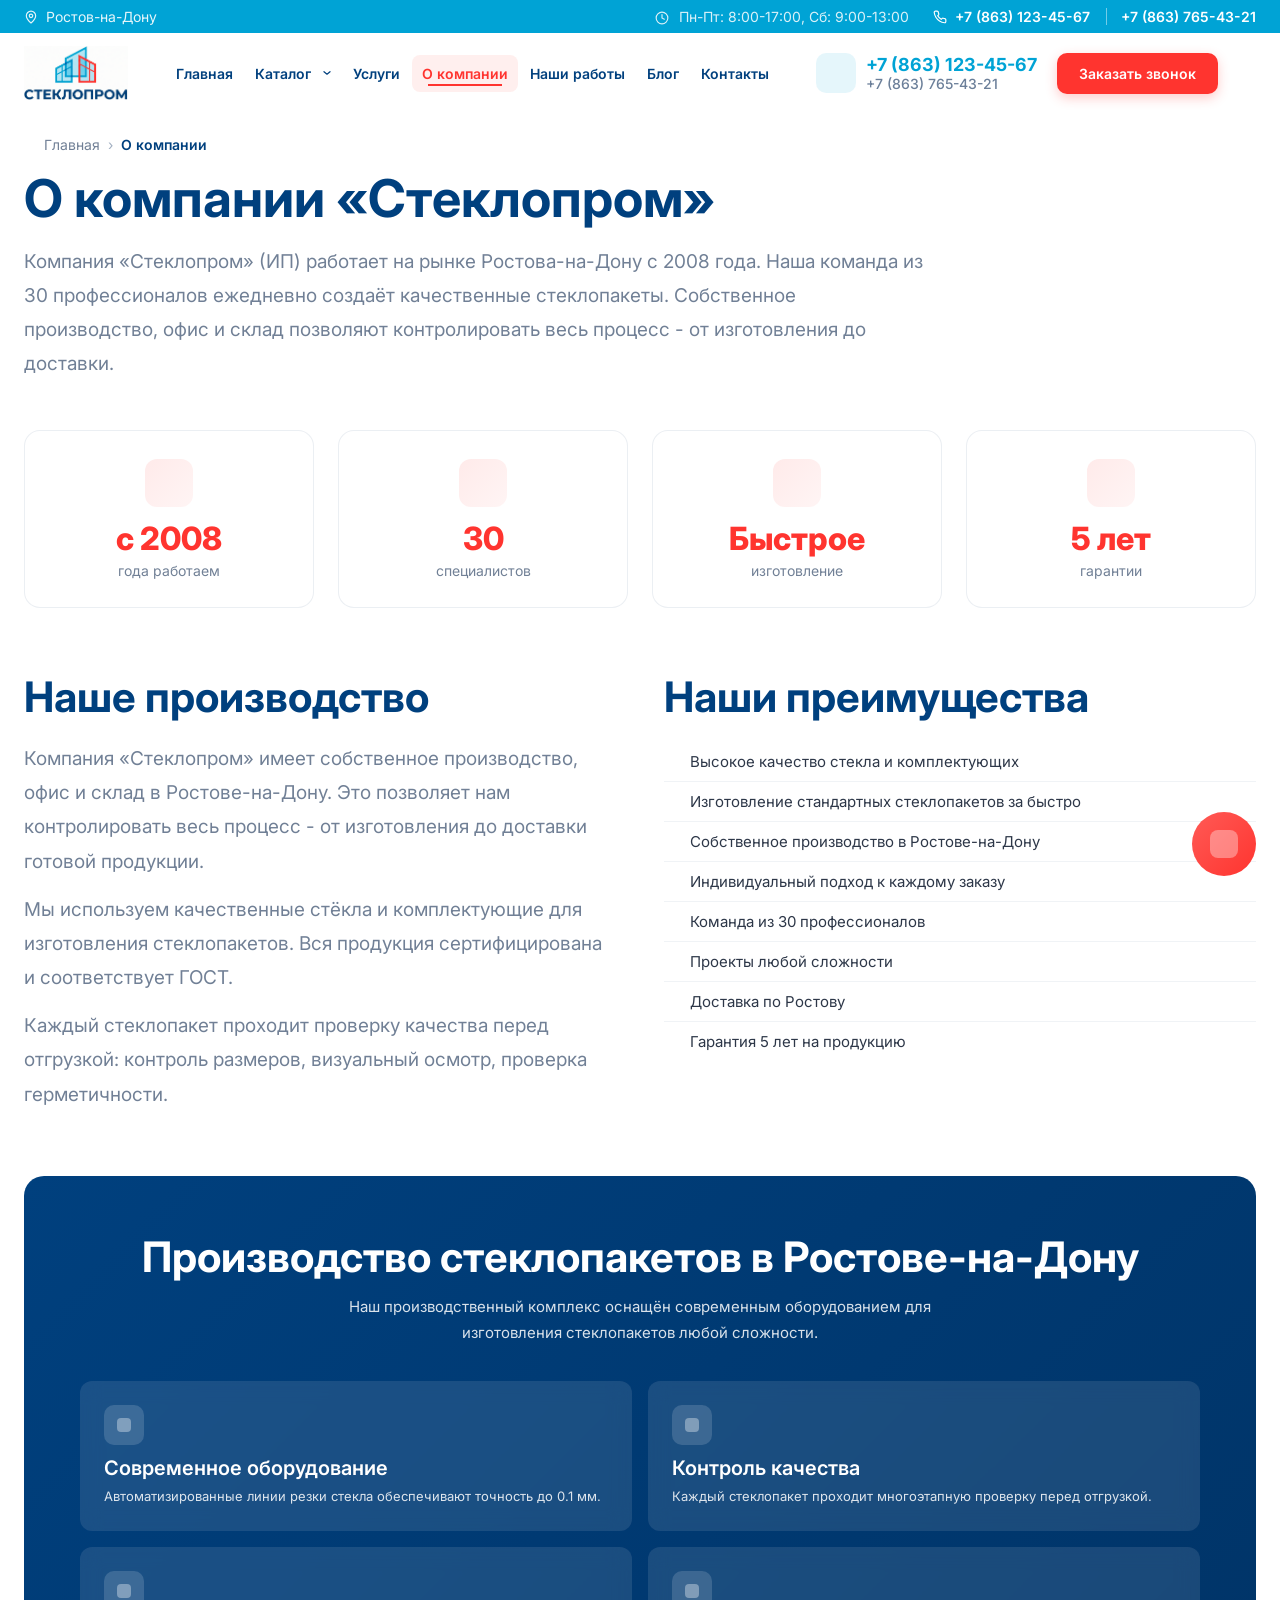
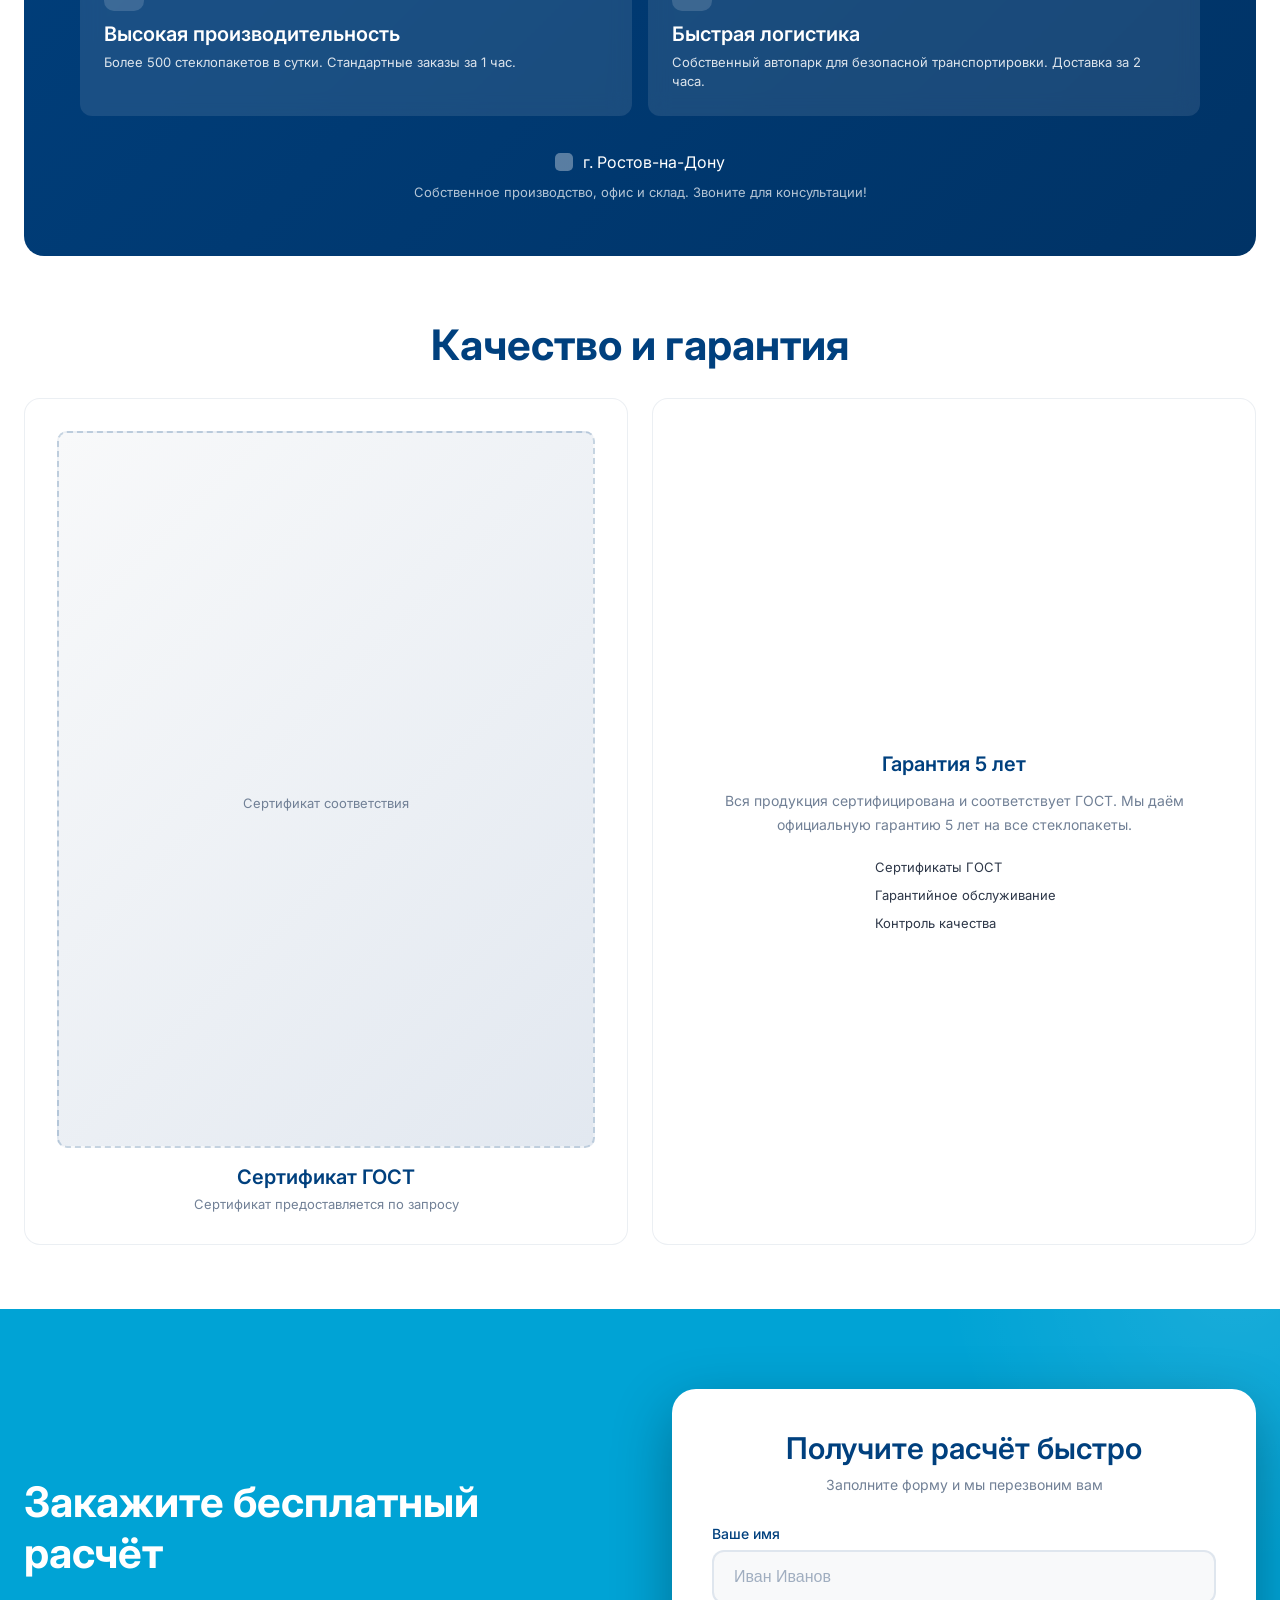
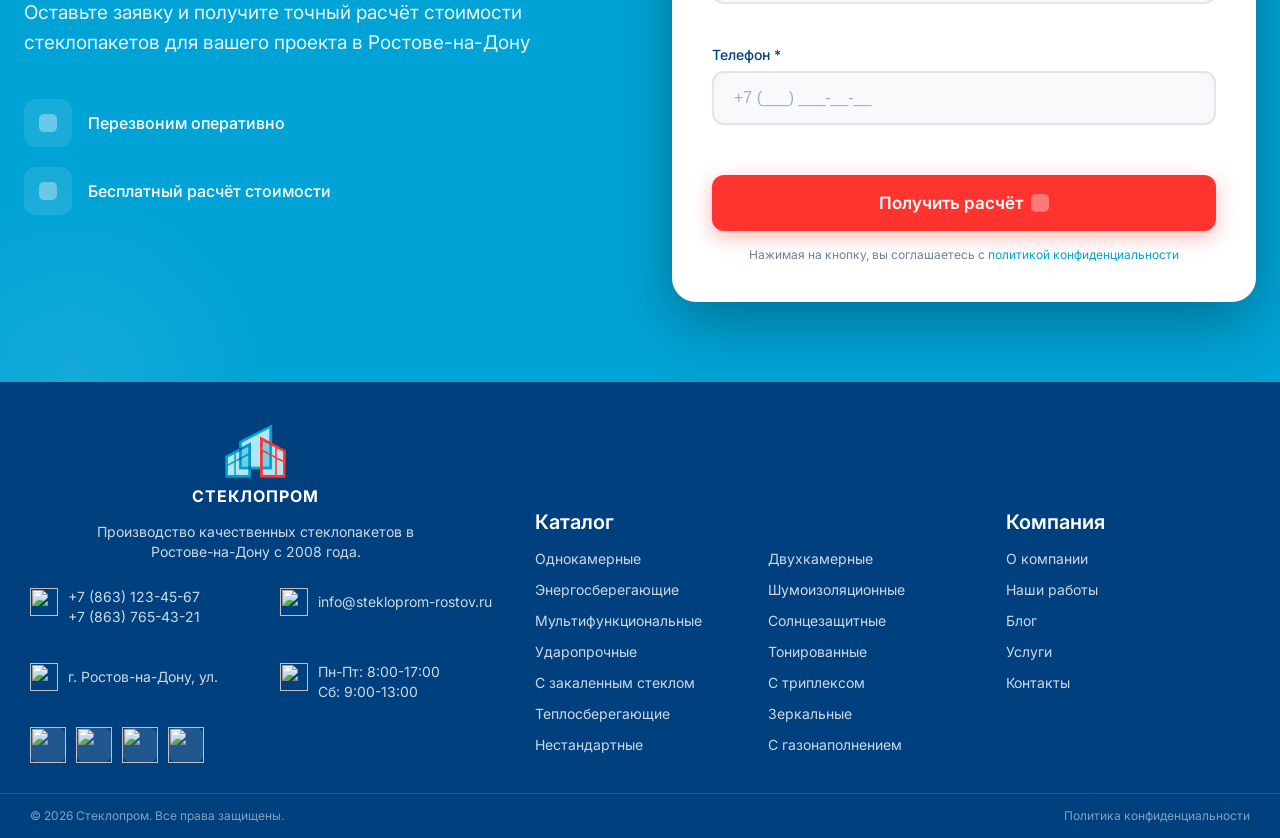
==== commit f890a46e: "commit2" ====
--- a/about.html
+++ b/about.html
@@ -52,16 +52,18 @@
         <div class="header__topBar">
           <div class="header__topBarContainer">
             <div class="header__topBarAddress">
-              <span class="icon-placeholder icon-placeholder--xs"></span>
+              <span class="icon-placeholder icon-placeholder--xs"><img src="/images/icons/header/header-location.svg" alt=""></span>
               <span>Ростов-на-Дону</span>
             </div>
             <div class="header__topBarContacts">
               <div class="header__topBarWorkHours">
-                <span class="icon-placeholder icon-placeholder--xs icon-placeholder--inline"></span>
+                <span class="icon-placeholder icon-placeholder--xs icon-placeholder--inline">
+                  <img src="/images/icons/header/header-time.svg" alt="">
+                </span>
                 Пн-Пт: 8:00-17:00, Сб: 9:00-13:00
               </div>
               <a href="tel:+78631234567" class="header__topBarPhone">
-                <span class="icon-placeholder icon-placeholder--xs"></span>
+                <span class="icon-placeholder icon-placeholder--xs"><img src="/images/icons/header/header-phone.svg" alt=""></span>
                 +7 (863) 123-45-67
               </a>
               <a href="tel:+78637654321" class="header__topBarPhone header__topBarPhone--secondary">
--- a/css/styles.css
+++ b/css/styles.css
@@ -1,3 +1,14 @@
+:root {
+}
+
+.contact-card__icon--phone,
+.contact-card__icon--address,
+.contact-card__icon--email,
+.contact-card__icon--schedule,
+.contact-card__icon--telegram,
+.contact-card__icon--whatsapp,
+.contact-card__icon--max,
+
 :root {
   /* Core color tokens */
   --color-brand: #00407e;
@@ -193,8 +204,8 @@
   height: 24px;
   display: inline-block;
   border-radius: 6px;
-  background: rgba(255, 255, 255, 0.2);
-  border: 1px dashed rgba(255, 255, 255, 0.6);
+  /* background: rgba(255, 255, 255, 0.2);
+  border: 1px dashed rgba(255, 255, 255, 0.6); */
   flex-shrink: 0;
 }
 
@@ -2881,7 +2892,7 @@
 }
 
 .catalogDetail__priceCard--popular::before {
-  content: 'Популярный';
+  content: 'РџРѕРїСѓР»СЏСЂРЅС‹Р№';
   position: absolute;
   top: -12px;
   left: 50%;
@@ -5427,10 +5438,11 @@
   }
 
   .contact-card__icon {
-    width: 44px;
-    height: 44px;
+    width: 42px;
+    height: 42px;
     border-radius: 13px;
-    flex-basis: 44px;
+    box-shadow: 0 6px 12px rgba(17, 24, 39, 0.08);
+    flex: 0 0 42px;
   }
 
   .contact-card__label { font-size: 17px; margin-bottom: 4px; }
@@ -5515,7 +5527,8 @@
     width: 42px;
     height: 42px;
     border-radius: 13px;
-    flex-basis: 42px;
+    box-shadow: 0 6px 12px rgba(17, 24, 39, 0.08);
+    flex: 0 0 42px;
   }
 
   .contact-card__label {
